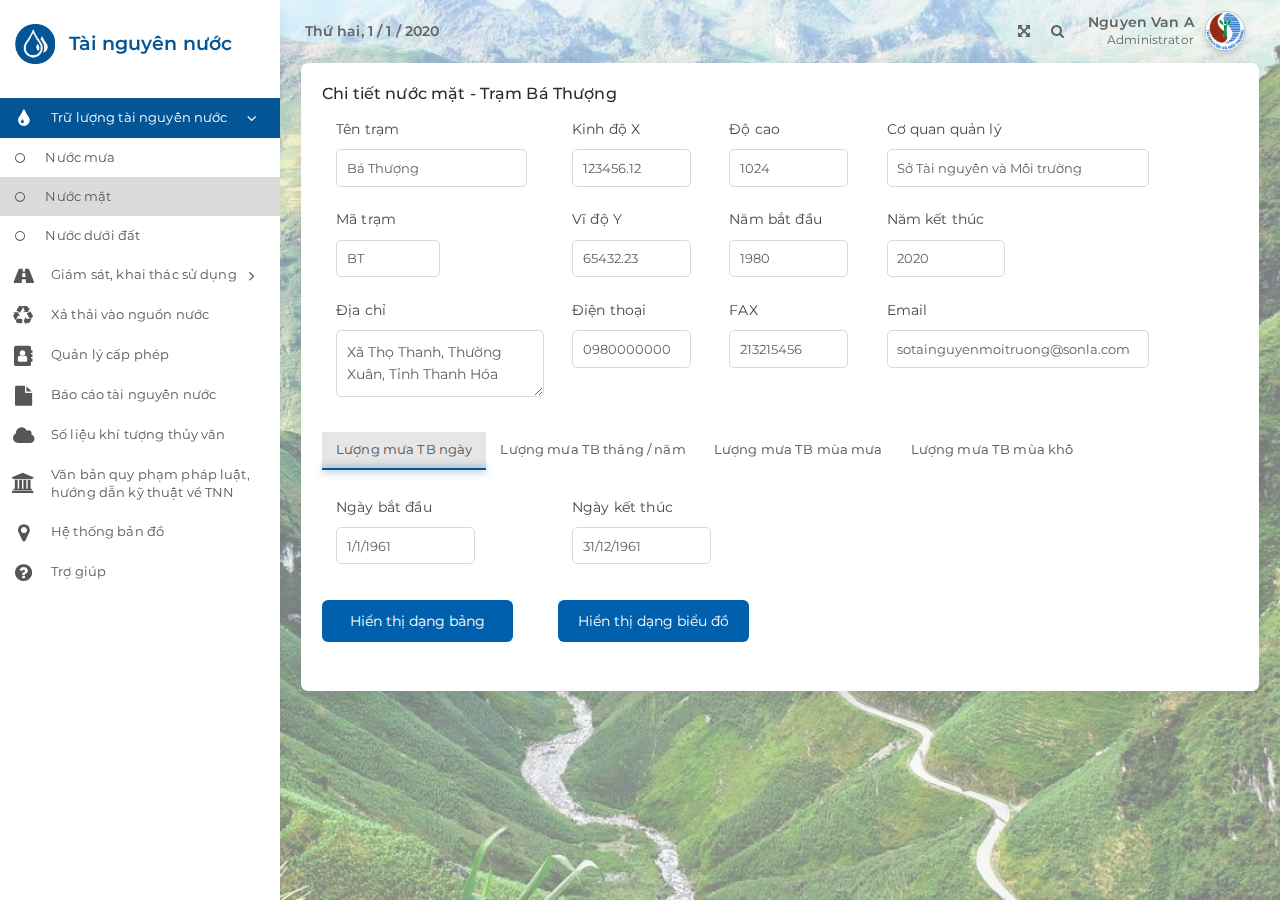
==== chi-tiet-nuoc-mat.html @ 254733c5 "Fix table, remove logo,..." ====
<html class="loaded" lang="en" data-textdirection="ltr" style="--vh:9px;"><!-- BEGIN: Head--><head>
    <meta http-equiv="Content-Type" content="text/html; charset=UTF-8">
    <meta http-equiv="X-UA-Compatible" content="IE=edge">
    <meta name="viewport" content="width=device-width, initial-scale=1.0, user-scalable=0, minimal-ui">
    <meta name="description" content="Vuexy admin is super flexible, powerful, clean &amp; modern responsive bootstrap 4 admin template with unlimited possibilities.">
    <meta name="keywords" content="admin template, Vuexy admin template, dashboard template, flat admin template, responsive admin template, web app">
    <meta name="author" content="PIXINVENT">
    <title>Tài nguyên nước | Hệ thống Quản lý giám sát, khai thác sử dụng tài nguyên và môi trường</title>
    <link rel="apple-touch-icon" href="./app-assets/images/ico/apple-icon-120.png">
    <link rel="shortcut icon" type="image/x-icon" href="./app-assets/images/ico/favicon.ico">
    <link href="https://fonts.googleapis.com/css?family=Montserrat:300,400,500,600" rel="stylesheet">

    <!-- BEGIN: Vendor CSS-->
    <link rel="stylesheet" type="text/css" href="./app-assets/vendors/css/vendors.min.css">
    <link rel="stylesheet" type="text/css" href="./app-assets/vendors/css/charts/apexcharts.css">
    <link rel="stylesheet" type="text/css" href="./app-assets/vendors/css/extensions/tether-theme-arrows.css">
    <link rel="stylesheet" type="text/css" href="./app-assets/vendors/css/extensions/tether.min.css">
    <link rel="stylesheet" type="text/css" href="./app-assets/vendors/css/extensions/shepherd-theme-default.css">
    <!-- END: Vendor CSS-->

    <!-- BEGIN: Theme CSS-->
    <link rel="stylesheet" type="text/css" href="./css/bootstrap.css">
    <link rel="stylesheet" type="text/css" href="./css/bootstrap-extended.css">
    <link rel="stylesheet" type="text/css" href="./css/colors.css">
    <link rel="stylesheet" type="text/css" href="./css/components.css">
    <link rel="stylesheet" type="text/css" href="./css/themes/dark-layout.css">
    <link rel="stylesheet" type="text/css" href="./css/themes/semi-dark-layout.css">

    <!-- BEGIN: Page CSS-->
    <link rel="stylesheet" type="text/css" href="./css/core/menu/menu-types/vertical-menu.css">
    <link rel="stylesheet" type="text/css" href="./css/core/colors/palette-gradient.css">
    <link rel="stylesheet" type="text/css" href="./css/pages/dashboard-analytics.css">
    <link rel="stylesheet" type="text/css" href="./css/pages/card-analytics.css">
    <link rel="stylesheet" type="text/css" href="./css/plugins/tour/tour.css">
    <!-- END: Page CSS-->

    <!-- BEGIN: Custom CSS-->
    <link rel="stylesheet" type="text/css" href="./assets/css/style.css">
    <!-- END: Custom CSS-->

    <!-- Fontawesome -->
    <link rel="stylesheet" href="https://cdnjs.cloudflare.com/ajax/libs/font-awesome/4.7.0/css/font-awesome.min.css">

    <style type="text/css">
        .main-menu-content:hover {
            overflow-y: overlay;
        }

        ::-webkit-scrollbar {
            width: 10px;
        }

        /* Handle */
        ::-webkit-scrollbar-thumb {
            background: gray;
            border-radius: 10px;
        }

        /* Handle on hover */
        ::-webkit-scrollbar-thumb:hover {
            background: gray;
        }

        .apexcharts-canvas {
            position: relative;
            user-select: none;
            /* cannot give overflow: hidden as it will crop tooltips which overflow outside chart area */
        }

        /* scrollbar is not visible by default for legend, hence forcing the visibility */
        .apexcharts-canvas ::-webkit-scrollbar {
            -webkit-appearance: none;
            width: 6px;
        }

        .apexcharts-canvas ::-webkit-scrollbar-thumb {
            border-radius: 4px;
            background-color: rgba(0, 0, 0, .5);
            box-shadow: 0 0 1px rgba(255, 255, 255, .5);
            -webkit-box-shadow: 0 0 1px rgba(255, 255, 255, .5);
        }

        .apexcharts-canvas.dark {
            background: #343F57;
        }

        .apexcharts-inner {
            position: relative;
        }

        .legend-mouseover-inactive {
            transition: 0.15s ease all;
            opacity: 0.20;
        }

        .apexcharts-series-collapsed {
            opacity: 0;
        }

        .apexcharts-gridline,
        .apexcharts-text {
            pointer-events: none;
        }

        .apexcharts-tooltip {
            border-radius: 5px;
            box-shadow: 2px 2px 6px -4px #999;
            cursor: default;
            font-size: 14px;
            left: 62px;
            opacity: 0;
            pointer-events: none;
            position: absolute;
            top: 20px;
            overflow: hidden;
            white-space: nowrap;
            z-index: 12;
            transition: 0.15s ease all;
        }

        .apexcharts-tooltip.light {
            border: 1px solid #e3e3e3;
            background: rgba(255, 255, 255, 0.96);
        }

        .apexcharts-tooltip.dark {
            color: #fff;
            background: rgba(30, 30, 30, 0.8);
        }

        .apexcharts-tooltip * {
            font-family: inherit;
        }

        .apexcharts-tooltip .apexcharts-marker,
        .apexcharts-area-series .apexcharts-area,
        .apexcharts-line {
            pointer-events: none;
        }

        .apexcharts-tooltip.active {
            opacity: 1;
            transition: 0.15s ease all;
        }

        .apexcharts-tooltip-title {
            padding: 6px;
            font-size: 15px;
            margin-bottom: 4px;
        }

        .apexcharts-tooltip.light .apexcharts-tooltip-title {
            background: #ECEFF1;
            border-bottom: 1px solid #ddd;
        }

        .apexcharts-tooltip.dark .apexcharts-tooltip-title {
            background: rgba(0, 0, 0, 0.7);
            border-bottom: 1px solid #333;
        }

        .apexcharts-tooltip-text-value,
        .apexcharts-tooltip-text-z-value {
            display: inline-block;
            font-weight: 600;
            margin-left: 5px;
        }

        .apexcharts-tooltip-text-z-label:empty,
        .apexcharts-tooltip-text-z-value:empty {
            display: none;
        }

        .apexcharts-tooltip-text-value,
        .apexcharts-tooltip-text-z-value {
            font-weight: 600;
        }

        .apexcharts-tooltip-marker {
            width: 12px;
            height: 12px;
            position: relative;
            top: 0px;
            margin-right: 10px;
            border-radius: 50%;
        }

        .apexcharts-tooltip-series-group {
            padding: 0 10px;
            display: none;
            text-align: left;
            justify-content: left;
            align-items: center;
        }

        .apexcharts-tooltip-series-group.active .apexcharts-tooltip-marker {
            opacity: 1;
        }

        .apexcharts-tooltip-series-group.active,
        .apexcharts-tooltip-series-group:last-child {
            padding-bottom: 4px;
        }

        .apexcharts-tooltip-series-group-hidden {
            opacity: 0;
            height: 0;
            line-height: 0;
            padding: 0 !important;
        }

        .apexcharts-tooltip-y-group {
            padding: 6px 0 5px;
        }

        .apexcharts-tooltip-candlestick {
            padding: 4px 8px;
        }

        .apexcharts-tooltip-candlestick>div {
            margin: 4px 0;
        }

        .apexcharts-tooltip-candlestick span.value {
            font-weight: bold;
        }

        .apexcharts-tooltip-rangebar {
            padding: 5px 8px;
        }

        .apexcharts-tooltip-rangebar .category {
            font-weight: 600;
            color: #777;
        }

        .apexcharts-tooltip-rangebar .series-name {
            font-weight: bold;
            display: block;
            margin-bottom: 5px;
        }

        .apexcharts-xaxistooltip {
            opacity: 0;
            padding: 9px 10px;
            pointer-events: none;
            color: #373d3f;
            font-size: 13px;
            text-align: center;
            border-radius: 2px;
            position: absolute;
            z-index: 10;
            background: #ECEFF1;
            border: 1px solid #90A4AE;
            transition: 0.15s ease all;
        }

        .apexcharts-xaxistooltip.dark {
            background: rgba(0, 0, 0, 0.7);
            border: 1px solid rgba(0, 0, 0, 0.5);
            color: #fff;
        }

        .apexcharts-xaxistooltip:after,
        .apexcharts-xaxistooltip:before {
            left: 50%;
            border: solid transparent;
            content: " ";
            height: 0;
            width: 0;
            position: absolute;
            pointer-events: none;
        }

        .apexcharts-xaxistooltip:after {
            border-color: rgba(236, 239, 241, 0);
            border-width: 6px;
            margin-left: -6px;
        }

        .apexcharts-xaxistooltip:before {
            border-color: rgba(144, 164, 174, 0);
            border-width: 7px;
            margin-left: -7px;
        }

        .apexcharts-xaxistooltip-bottom:after,
        .apexcharts-xaxistooltip-bottom:before {
            bottom: 100%;
        }

        .apexcharts-xaxistooltip-top:after,
        .apexcharts-xaxistooltip-top:before {
            top: 100%;
        }

        .apexcharts-xaxistooltip-bottom:after {
            border-bottom-color: #ECEFF1;
        }

        .apexcharts-xaxistooltip-bottom:before {
            border-bottom-color: #90A4AE;
        }

        .apexcharts-xaxistooltip-bottom.dark:after {
            border-bottom-color: rgba(0, 0, 0, 0.5);
        }

        .apexcharts-xaxistooltip-bottom.dark:before {
            border-bottom-color: rgba(0, 0, 0, 0.5);
        }

        .apexcharts-xaxistooltip-top:after {
            border-top-color: #ECEFF1
        }

        .apexcharts-xaxistooltip-top:before {
            border-top-color: #90A4AE;
        }

        .apexcharts-xaxistooltip-top.dark:after {
            border-top-color: rgba(0, 0, 0, 0.5);
        }

        .apexcharts-xaxistooltip-top.dark:before {
            border-top-color: rgba(0, 0, 0, 0.5);
        }


        .apexcharts-xaxistooltip.active {
            opacity: 1;
            transition: 0.15s ease all;
        }

        .apexcharts-yaxistooltip {
            opacity: 0;
            padding: 4px 10px;
            pointer-events: none;
            color: #373d3f;
            font-size: 13px;
            text-align: center;
            border-radius: 2px;
            position: absolute;
            z-index: 10;
            background: #ECEFF1;
            border: 1px solid #90A4AE;
        }

        .apexcharts-yaxistooltip.dark {
            background: rgba(0, 0, 0, 0.7);
            border: 1px solid rgba(0, 0, 0, 0.5);
            color: #fff;
        }

        .apexcharts-yaxistooltip:after,
        .apexcharts-yaxistooltip:before {
            top: 50%;
            border: solid transparent;
            content: " ";
            height: 0;
            width: 0;
            position: absolute;
            pointer-events: none;
        }

        .apexcharts-yaxistooltip:after {
            border-color: rgba(236, 239, 241, 0);
            border-width: 6px;
            margin-top: -6px;
        }

        .apexcharts-yaxistooltip:before {
            border-color: rgba(144, 164, 174, 0);
            border-width: 7px;
            margin-top: -7px;
        }

        .apexcharts-yaxistooltip-left:after,
        .apexcharts-yaxistooltip-left:before {
            left: 100%;
        }

        .apexcharts-yaxistooltip-right:after,
        .apexcharts-yaxistooltip-right:before {
            right: 100%;
        }

        .apexcharts-yaxistooltip-left:after {
            border-left-color: #ECEFF1;
        }

        .apexcharts-yaxistooltip-left:before {
            border-left-color: #90A4AE;
        }

        .apexcharts-yaxistooltip-left.dark:after {
            border-left-color: rgba(0, 0, 0, 0.5);
        }

        .apexcharts-yaxistooltip-left.dark:before {
            border-left-color: rgba(0, 0, 0, 0.5);
        }

        .apexcharts-yaxistooltip-right:after {
            border-right-color: #ECEFF1;
        }

        .apexcharts-yaxistooltip-right:before {
            border-right-color: #90A4AE;
        }

        .apexcharts-yaxistooltip-right.dark:after {
            border-right-color: rgba(0, 0, 0, 0.5);
        }

        .apexcharts-yaxistooltip-right.dark:before {
            border-right-color: rgba(0, 0, 0, 0.5);
        }

        .apexcharts-yaxistooltip.active {
            opacity: 1;
        }

        .apexcharts-yaxistooltip-hidden {
            display: none;
        }

        .apexcharts-xcrosshairs,
        .apexcharts-ycrosshairs {
            pointer-events: none;
            opacity: 0;
            transition: 0.15s ease all;
        }

        .apexcharts-xcrosshairs.active,
        .apexcharts-ycrosshairs.active {
            opacity: 1;
            transition: 0.15s ease all;
        }

        .apexcharts-ycrosshairs-hidden {
            opacity: 0;
        }

        .apexcharts-zoom-rect {
            pointer-events: none;
        }

        .apexcharts-selection-rect {
            cursor: move;
        }

        .svg_select_points,
        .svg_select_points_rot {
            opacity: 0;
            visibility: hidden;
        }

        .svg_select_points_l,
        .svg_select_points_r {
            cursor: ew-resize;
            opacity: 1;
            visibility: visible;
            fill: #888;
        }

        .apexcharts-canvas.zoomable .hovering-zoom {
            cursor: crosshair
        }

        .apexcharts-canvas.zoomable .hovering-pan {
            cursor: move
        }

        .apexcharts-xaxis,
        .apexcharts-yaxis {
            pointer-events: none;
        }

        .apexcharts-zoom-icon,
        .apexcharts-zoom-in-icon,
        .apexcharts-zoom-out-icon,
        .apexcharts-reset-zoom-icon,
        .apexcharts-pan-icon,
        .apexcharts-selection-icon,
        .apexcharts-menu-icon,
        .apexcharts-toolbar-custom-icon {
            cursor: pointer;
            width: 20px;
            height: 20px;
            line-height: 24px;
            color: #6E8192;
            text-align: center;
        }


        .apexcharts-zoom-icon svg,
        .apexcharts-zoom-in-icon svg,
        .apexcharts-zoom-out-icon svg,
        .apexcharts-reset-zoom-icon svg,
        .apexcharts-menu-icon svg {
            fill: #6E8192;
        }

        .apexcharts-selection-icon svg {
            fill: #444;
            transform: scale(0.76)
        }

        .dark .apexcharts-zoom-icon svg,
        .dark .apexcharts-zoom-in-icon svg,
        .dark .apexcharts-zoom-out-icon svg,
        .dark .apexcharts-reset-zoom-icon svg,
        .dark .apexcharts-pan-icon svg,
        .dark .apexcharts-selection-icon svg,
        .dark .apexcharts-menu-icon svg,
        .dark .apexcharts-toolbar-custom-icon svg {
            fill: #f3f4f5;
        }

        .apexcharts-canvas .apexcharts-zoom-icon.selected svg,
        .apexcharts-canvas .apexcharts-selection-icon.selected svg,
        .apexcharts-canvas .apexcharts-reset-zoom-icon.selected svg {
            fill: #008FFB;
        }

        .light .apexcharts-selection-icon:not(.selected):hover svg,
        .light .apexcharts-zoom-icon:not(.selected):hover svg,
        .light .apexcharts-zoom-in-icon:hover svg,
        .light .apexcharts-zoom-out-icon:hover svg,
        .light .apexcharts-reset-zoom-icon:hover svg,
        .light .apexcharts-menu-icon:hover svg {
            fill: #333;
        }

        .apexcharts-selection-icon,
        .apexcharts-menu-icon {
            position: relative;
        }

        .apexcharts-reset-zoom-icon {
            margin-left: 5px;
        }

        .apexcharts-zoom-icon,
        .apexcharts-reset-zoom-icon,
        .apexcharts-menu-icon {
            transform: scale(0.85);
        }

        .apexcharts-zoom-in-icon,
        .apexcharts-zoom-out-icon {
            transform: scale(0.7)
        }

        .apexcharts-zoom-out-icon {
            margin-right: 3px;
        }

        .apexcharts-pan-icon {
            transform: scale(0.62);
            position: relative;
            left: 1px;
            top: 0px;
        }

        .apexcharts-pan-icon svg {
            fill: #fff;
            stroke: #6E8192;
            stroke-width: 2;
        }

        .apexcharts-pan-icon.selected svg {
            stroke: #008FFB;
        }

        .apexcharts-pan-icon:not(.selected):hover svg {
            stroke: #333;
        }

        .apexcharts-toolbar {
            position: absolute;
            z-index: 11;
            top: 0px;
            right: 3px;
            max-width: 176px;
            text-align: right;
            border-radius: 3px;
            padding: 0px 6px 2px 6px;
            display: flex;
            justify-content: space-between;
            align-items: center;
        }

        .apexcharts-toolbar svg {
            pointer-events: none;
        }

        .apexcharts-menu {
            background: #fff;
            position: absolute;
            top: 100%;
            border: 1px solid #ddd;
            border-radius: 3px;
            padding: 3px;
            right: 10px;
            opacity: 0;
            min-width: 110px;
            transition: 0.15s ease all;
            pointer-events: none;
        }

        .apexcharts-menu.open {
            opacity: 1;
            pointer-events: all;
            transition: 0.15s ease all;
        }

        .apexcharts-menu-item {
            padding: 6px 7px;
            font-size: 12px;
            cursor: pointer;
        }

        .light .apexcharts-menu-item:hover {
            background: #eee;
        }

        .dark .apexcharts-menu {
            background: rgba(0, 0, 0, 0.7);
            color: #fff;
        }

        @media screen and (min-width: 768px) {
            .apexcharts-toolbar {
                /*opacity: 0;*/
            }

            .apexcharts-canvas:hover .apexcharts-toolbar {
                opacity: 1;
            }
        }

        .apexcharts-datalabel.hidden {
            opacity: 0;
        }

        .apexcharts-pie-label,
        .apexcharts-datalabel,
        .apexcharts-datalabel-label,
        .apexcharts-datalabel-value {
            cursor: default;
            pointer-events: none;
        }

        .apexcharts-pie-label-delay {
            opacity: 0;
            animation-name: opaque;
            animation-duration: 0.3s;
            animation-fill-mode: forwards;
            animation-timing-function: ease;
        }

        .apexcharts-canvas .hidden {
            opacity: 0;
        }

        .apexcharts-hide .apexcharts-series-points {
            opacity: 0;
        }

        .apexcharts-area-series .apexcharts-series-markers .apexcharts-marker.no-pointer-events,
        .apexcharts-line-series .apexcharts-series-markers .apexcharts-marker.no-pointer-events,
        .apexcharts-radar-series path,
        .apexcharts-radar-series polygon {
            pointer-events: none;
        }

        /* markers */

        .apexcharts-marker {
            transition: 0.15s ease all;
        }

        @keyframes opaque {
            0% {
                opacity: 0;
            }

            100% {
                opacity: 1;
            }
        }
    </style>
    <style type="text/css">
        @keyframes resizeanim {
            from {
                opacity: 0;
            }

            to {
                opacity: 0;
            }
        }

        .resize-triggers {
            animation: 1ms resizeanim;
            visibility: hidden;
            opacity: 0;
        }

        .resize-triggers,
        .resize-triggers>div,
        .contract-trigger:before {
            content: " ";
            display: block;
            position: absolute;
            top: 0;
            left: 0;
            height: 100%;
            width: 100%;
            overflow: hidden;
        }

        .resize-triggers>div {
            background: #eee;
            overflow: auto;
        }

        .contract-trigger:before {
            width: 200%;
            height: 200%;
        }
    </style>
<!-- Code injected by live-server -->
<script type="text/javascript">
	// <![CDATA[  <-- For SVG support
	if ('WebSocket' in window) {
		(function () {
			function refreshCSS() {
				var sheets = [].slice.call(document.getElementsByTagName("link"));
				var head = document.getElementsByTagName("head")[0];
				for (var i = 0; i < sheets.length; ++i) {
					var elem = sheets[i];
					var parent = elem.parentElement || head;
					parent.removeChild(elem);
					var rel = elem.rel;
					if (elem.href && typeof rel != "string" || rel.length == 0 || rel.toLowerCase() == "stylesheet") {
						var url = elem.href.replace(/(&|\?)_cacheOverride=\d+/, '');
						elem.href = url + (url.indexOf('?') >= 0 ? '&' : '?') + '_cacheOverride=' + (new Date().valueOf());
					}
					parent.appendChild(elem);
				}
			}
			var protocol = window.location.protocol === 'http:' ? 'ws://' : 'wss://';
			var address = protocol + window.location.host + window.location.pathname + '/ws';
			var socket = new WebSocket(address);
			socket.onmessage = function (msg) {
				if (msg.data == 'reload') window.location.reload();
				else if (msg.data == 'refreshcss') refreshCSS();
			};
			if (sessionStorage && !sessionStorage.getItem('IsThisFirstTime_Log_From_LiveServer')) {
				console.log('Live reload enabled.');
				sessionStorage.setItem('IsThisFirstTime_Log_From_LiveServer', true);
			}
		})();
	}
	else {
		console.error('Upgrade your browser. This Browser is NOT supported WebSocket for Live-Reloading.');
	}
	// ]]>
</script></head>
<!-- END: Head-->

<!-- BEGIN: Body-->

<body class="vertical-layout 2-columns navbar-floating footer-static shepherd-active pace-done menu-expanded vertical-menu-modern" data-open="click" data-menu="vertical-menu-modern" data-col="2-columns" data-gr-c-s-loaded="true" data-shepherd-active-tour="tour--1" data-shepherd-step="step-1" cz-shortcut-listen="true"><div class="pace  pace-inactive"><div class="pace-progress" data-progress-text="100%" data-progress="99" style="transform: translate3d(100%, 0px, 0px);">
  <div class="pace-progress-inner"></div>
</div>
<div class="pace-activity"></div></div>
    <div class="pace  pace-inactive">
        <div class="pace-progress" data-progress-text="100%" data-progress="99" style="transform: translate3d(100%, 0px, 0px);">
            <div class="pace-progress-inner"></div>
        </div>
        <div class="pace-activity"></div>
    </div>

    <!-- BEGIN: Header-->
    <nav class="header-navbar navbar-expand-lg navbar navbar-with-menu floating-nav navbar-light navbar-shadow">
        <div class="navbar-wrapper">
            <div class="navbar-container content">
                <div class="navbar-collapse" id="navbar-mobile">
                    <div class="mr-auto float-left bookmark-wrapper d-flex align-items-center">
                        <ul class="nav navbar-nav">
                            <div class="user-nav d-sm-flex d-none">
                                <span class="user-name text-bold-600">Thứ hai, 1 / 1 / 2020</span>
                            </div>
                        </ul>
                    </div>
                    <ul class="nav navbar-nav float-right">
                        <li class="nav-item d-none d-lg-block"><a class="nav-link nav-link-expand"><i class="fa fa-arrows-alt" aria-hidden="true"></i></a></li>
                        <li class="nav-item nav-search"><a class="nav-link nav-link-search"><i class="fa fa-search" aria-hidden="true"></i></a>
                            <div class="search-input">
                                <div class="search-input-icon"><i class="feather icon-search primary"></i></div>
                                <input class="input" type="text" placeholder="Explore Vuexy..." tabindex="-1" data-search="template-list">
                                <div class="search-input-close"><i class="feather icon-x"></i></div>
                                <ul class="search-list search-list-main ps">
                                    <div class="ps__rail-x" style="left: 0px; bottom: 0px;">
                                        <div class="ps__thumb-x" tabindex="0" style="left: 0px; width: 0px;"></div>
                                    </div>
                                    <div class="ps__rail-y" style="top: 0px; right: 0px;">
                                        <div class="ps__thumb-y" tabindex="0" style="top: 0px; height: 0px;"></div>
                                    </div>
                                <div class="ps__rail-x" style="left: 0px; bottom: 0px;"><div class="ps__thumb-x" tabindex="0" style="left: 0px; width: 0px;"></div></div><div class="ps__rail-y" style="top: 0px; right: 0px;"><div class="ps__thumb-y" tabindex="0" style="top: 0px; height: 0px;"></div></div></ul>
                            </div>
                        </li>
                        <li class="dropdown dropdown-user nav-item"><a class="dropdown-toggle nav-link dropdown-user-link" href="#" data-toggle="dropdown">
                                <div class="user-nav d-sm-flex d-none"><span class="user-name text-bold-600">Nguyen Van
                                        A</span><span class="user-status">Administrator</span></div><span><img class="round" src="./images/logo-tnmt.png" alt="avatar" height="40" width="40"></span>
                            </a>
                            <div class="dropdown-menu dropdown-menu-right"><a class="dropdown-item" href="page-user-profile.html"><i class="feather icon-user"></i> Edit Profile</a><a class="dropdown-item" href="app-email.html"><i class="feather icon-mail"></i> My
                                    Inbox</a><a class="dropdown-item" href="app-todo.html"><i class="feather icon-check-square"></i> Task</a><a class="dropdown-item" href="app-chat.html"><i class="feather icon-message-square"></i> Chats</a>
                                <div class="dropdown-divider"></div><a class="dropdown-item" href="auth-login.html"><i class="feather icon-power"></i> Logout</a>
                            </div>
                        </li>
                    </ul>
                </div>
            </div>
        </div>
    </nav>
    <!-- END: Header-->


    <!-- BEGIN: Main Menu-->
    <div class="main-menu menu-fixed menu-light menu-accordion menu-shadow expanded" data-scroll-to-active="true" style="touch-action: none; user-select: none; -webkit-user-drag: none; -webkit-tap-highlight-color: rgba(0, 0, 0, 0);">
        <div class="navbar-header expanded">
            <ul class="nav navbar-nav flex-row">
                <li class="nav-item mr-auto"><a class="navbar-brand" href="tai-nguyen-nuoc.html">
                        <div class="brand-logo"></div>
                        <h2 class="brand-text mb-0">Tài nguyên nước</h2>
                    </a></li>
            </ul>
        </div>
        <div class="shadow-bottom"></div>
        <div class="main-menu-content ps ps--active-y">
            <ul class="navigation navigation-main mt-2" id="main-menu-navigation" data-menu="menu-navigation">
                <li class="nav-item has-sub active open">
                    <a href="#"><i class="fa fa-tint" aria-hidden="true"></i><span class="menu-title" data-i18n="Chat">Trữ lượng tài nguyên nước</span></a>
                    <ul class="menu-content">
                        <li class="is-shown"><a href="tru-luong-tai-nguyen-nuoc-mua.html"><i class="feather icon-circle"></i><span class="menu-item" data-i18n="Shop">Nước mưa</span></a>
                        </li>
                        <li class="is-shown active"><a href="tru-luong-tai-nguyen-nuoc-mat.html"><i class="feather icon-circle"></i><span class="menu-item" data-i18n="Details">Nước mặt</span></a>
                        </li>
                        <li class="is-shown"><a href="tru-luong-tai-nguyen-nuoc-duoi-dat.html"><i class="feather icon-circle"></i><span class="menu-item" data-i18n="Wish List">Nước dưới đất</span></a>
                        </li>
                    </ul>
                </li>
                <li class="nav-item has-sub">
                    <a href="#"><i class="fa fa-road" aria-hidden="true"></i><span class="menu-title" data-i18n="Email">Giám sát, khai thác sử dụng</span></a>
                    <ul class="menu-content">
                        <li class="is-shown"><a href="#"><i class="feather icon-circle"></i><span class="menu-item" data-i18n="Shop">Sub menu 1</span></a>
                        </li>
                        <li class="is-shown"><a href="#"><i class="feather icon-circle"></i><span class="menu-item" data-i18n="Details">Sub menu 2</span></a>
                        </li>
                        <li class="is-shown"><a href="#"><i class="feather icon-circle"></i><span class="menu-item" data-i18n="Wish List">Sub menu 3</span></a>
                        </li>
                    </ul>
                </li>
                <li class="nav-item"><a href="app-calender.html"><i class="fa fa-recycle" aria-hidden="true"></i><span class="menu-title" data-i18n="Calender">Xả thải vào nguồn nước</span></a>
                </li>
                <li class="nav-item"><a href="colors.html"><i class="fa fa-address-book" aria-hidden="true"></i><span class="menu-title" data-i18n="Colors">Quản lý cấp phép</span></a>
                </li>
                <li class="nav-item"><a href="form-layout.html"><i class="fa fa-file" aria-hidden="true"></i><span class="menu-title" data-i18n="Form Layout">Báo cáo tài nguyên nước</span></a>
                </li>
                <li class="nav-item"><a href="form-wizard.html"><i class="fa fa-cloud" aria-hidden="true"></i><span class="menu-title" data-i18n="Form Wizard">Số liệu khí tượng thủy văn</span></a>
                </li>
                <li class="nav-item"><a href="form-validation.html"><i class="fa fa-university" aria-hidden="true" style="line-height: 35px;"></i><span class="menu-title" data-i18n="Form Validation">Văn bản quy phạm pháp luật,<br> hướng dẫn kỹ thuật về TNN</span></a>
                </li>
                <li class="nav-item"><a href="form-wizard.html"><i class="fa fa-map-marker" aria-hidden="true"></i><span class="menu-title" data-i18n="Form Wizard">Hệ thống bản đồ</span></a>
                </li>
                <li class="nav-item"><a href="form-wizard.html"><i class="fa fa-question-circle" aria-hidden="true"></i><span class="menu-title" data-i18n="Form Wizard">Trợ giúp</span></a>
                </li>
            </ul>
        <div class="ps__rail-x" style="left: 0px; bottom: 0px;"><div class="ps__thumb-x" tabindex="0" style="left: 0px; width: 0px;"></div></div><div class="ps__rail-y" style="top: 0px; height: 816px; right: 0px;"><div class="ps__thumb-y" tabindex="0" style="top: 0px; height: 258px;"></div></div></div>
    </div>
    <!-- END: Main Menu-->

    <!-- BEGIN: Content-->
    <div class="app-content content">
        <div class="content-overlay"></div>
        <div class="header-navbar-shadow"></div>
        <div class="content-wrapper">
            <div class="content-header row">
            </div>
            <div class="content-body">
                <!-- Dashboard Analytics Start -->
                <section id="dashboard-analytics">
                    <div class="row">
                        <div class="col-lg-12 col-md-12 col-sm-12">
                            <div class="card">
                                <div class="card-content">
                                    <div class="card-body">
                                        <form action="">
                                            <h5>Chi tiết nước mặt - Trạm Bá Thượng</h5>
                                            <div class="row">
                                                <div class="mb-1 col-sm-3">
                                                    <label for="station-name" class="col-sm-12 col-form-label">Tên trạm</label>
                                                    <input type="text" class="form-control col-sm-11 ml-1" name="station-name" id="station-name" value="Bá Thượng">
                                                </div>
                                                <div class="mb-1 col-sm-2">
                                                    <label for="longtitude" class="col-sm-12 col-form-label">Kinh độ X</label>
                                                    <input type="text" class="form-control col-sm-11 ml-1" name="longtitude" id="longtitude" value="123456.12" required>
                                                </div>
                                                <div class="mb-1 col-sm-2">
                                                    <label for="station-height" class="col-sm-12 col-form-label">Độ cao </label>
                                                    <input type="text" class="form-control col-sm-11 ml-1" id="station-height" name="station-height" value="1024" required>
                                                </div>
                                                <div class="mb-1 col-sm-4">
                                                    <label for="station-manage" class="col-sm-12 col-form-label">Cơ quan quản lý </label>
                                                    <input type="text" class="form-control col-sm-11 ml-1" id="station-manage" name="station-manage" value="Sở Tài nguyên và Môi trường" required>
                                                </div>
                                            </div>
                                            <div class="row">
                                                <div class="mb-1 col-sm-3">
                                                    <label for="station-id" class="col-sm-12 col-form-label">Mã trạm</label>
                                                    <input type="text" class="form-control col-sm-6 ml-1" name="station-id" id="station-id" value="BT">
                                                </div>
                                                <div class="mb-1 col-sm-2">
                                                    <label for="latitude" class="col-sm-12 col-form-label">Vĩ độ Y</label>
                                                    <input type="text" class="form-control col-sm-11 ml-1" name="latitude" id="latitude" value="65432.23" required>
                                                </div>
                                                <div class="mb-1 col-sm-2">
                                                    <label for="start-year" class="col-sm-12 col-form-label">Năm bắt đầu</label>
                                                    <input type="text" class="form-control col-sm-11 ml-1" id="start-year" name="start-year" value="1980" required>
                                                </div>
                                                <div class="mb-1 col-sm-2">
                                                    <label for="end-year" class="col-sm-12 col-form-label">Năm kết thúc</label>
                                                    <input type="text" class="form-control col-sm-11 ml-1" id="end-year" name="end-year" value="2020" required>
                                                </div>
                                            </div>

                                            <div class="row">
                                                <div class="mb-1 col-sm-3">
                                                    <label for="station-address" class="col-sm-12 col-form-label">Địa chỉ</label>
                                                    <textarea class="form-control col-sm-12 ml-1" name="station-address" id="station-address">Xã Thọ Thanh, Thường Xuân, Tỉnh Thanh Hóa</textarea>
                                                </div>
                                                <div class="mb-1 col-sm-2">
                                                    <label for="station-phone" class="col-sm-12 col-form-label">Điện thoại</label>
                                                    <input type="text" class="form-control col-sm-11 ml-1" name="station-phone" id="station-phone" value="0980000000" required>
                                                </div>
                                                <div class="mb-1 col-sm-2">
                                                    <label for="station-fax" class="col-sm-12 col-form-label">FAX</label>
                                                    <input type="text" class="form-control col-sm-11 ml-1" id="station-fax" name="station-fax" value="213215456" required>
                                                </div>
                                                <div class="mb-1 col-sm-4">
                                                    <label for="station-email" class="col-sm-12 col-form-label">Email</label>
                                                    <input type="text" class="form-control col-sm-11 ml-1" id="station-email" name="station-email" value="sotainguyenmoitruong@sonla.com" required>
                                                </div>
                                            </div>
                                            
                                            <ul class="nav nav-tabs my-2">
                                                <li class="nav-item">
                                                    <a href="#" class="nav-link active px-1">Lượng mưa TB ngày</a>
                                                </li>
                                                <li class="nav-item">
                                                    <a href="#" class="nav-link px-1">Lượng mưa TB tháng / năm</a>
                                                </li>
                                                <li class="nav-item">
                                                    <a href="#" class="nav-link px-1">Lượng mưa TB mùa mưa</a>
                                                </li>
                                                <li class="nav-item">
                                                    <a href="#" class="nav-link px-1">Lượng mưa TB mùa khô</a>
                                                </li>
                                            </ul>
                                            <div class="row">
                                                <div class="mb-1 col-sm-3">
                                                    <label for="avg-day-start" class="col-sm-10 col-form-label">Ngày bắt đầu</label>
                                                    <input type="datetime" class="form-control col-sm-8 ml-1" name="avg-day-start" id="avg-day-start" value="1/1/1961">
                                                </div>
                                                <div class="mb-1 col-sm-3">
                                                    <label for="avg-day-end" class="col-sm-10 col-form-label">Ngày kết thúc</label>
                                                    <input type="datetime" class="form-control col-sm-8 ml-1" name="avg-day-end" id="avg-day-end" value="31/12/1961" required>
                                                </div>
                                            </div>
                                            <div class="row">
                                                <div class="mb-1 col-sm-3">
                                                    <label for="avg-day-start" class="col-sm-10 col-form-label"></label>
                                                    <button type="button" title="Hiển thị dạng bảng" class="btn btn-primary col-sm-11 p-1 mr-1" data-toggle="modal" data-target="#modal-show-table">Hiển thị dạng bảng</button>
                                                    <!-- Modal -->
                                                    <div class="modal fade" id="modal-show-table" tabindex="-1" role="dialog" aria-labelledby="exampleModalCenterTitle" aria-hidden="true">
                                                        <div class="modal-dialog modal-dialog-centered mw-100 w-75" role="document">
                                                        <div class="modal-content">
                                                            <div class="modal-header">
                                                            <h5 class="modal-title" id="exampleModalLongTitle">Trạm Yên Châu từ ngày 1/1/1961 đến ngày 31/12/1961</h5>
                                                            <button type="button" class="close" data-dismiss="modal" aria-label="Close">
                                                                <span aria-hidden="true">&times;</span>
                                                            </button>
                                                            </div>
                                                            <div class="modal-body">
                                                                <form action="">
                                                                    <div class="row">
                                                                        <div class="col-sm-12">
                                                                            <table class="table table-striped table-bordered text-center table-detail-face-water">
                                                                                <thead>
                                                                                  <tr>
                                                                                    <th scope="col">Ngày</th>
                                                                                    <th scope="col">I</th>
                                                                                    <th scope="col">II</th>
                                                                                    <th scope="col">III</th>
                                                                                    <th scope="col">IV</th>
                                                                                    <th scope="col">V</th>
                                                                                    <th scope="col">VI</th>
                                                                                    <th scope="col">VII</th>
                                                                                    <th scope="col">VIII</th>
                                                                                    <th scope="col">IX</th>
                                                                                    <th scope="col">X</th>
                                                                                    <th scope="col">XI</th>
                                                                                    <th scope="col">XII</th>
                                                                                  </tr>
                                                                                </thead>
                                                                                <tbody>
                                                                                    <tr>
                                                                                        <th scope="row">1</th>
                                                                                        <td>1.1</td>
                                                                                        <td></td>
                                                                                        <td>0</td>
                                                                                        <td>1.6</td>
                                                                                        <td>0</td>
                                                                                        <td>7</td>
                                                                                        <td>2</td>
                                                                                        <td>0.4</td>
                                                                                        <td></td>
                                                                                        <td></td>
                                                                                        <td></td>
                                                                                        <td></td>

                                                                                    </tr>
                                                                                  <tr>
                                                                                    <th scope="row">2</th>
                                                                                    <td>4.1</td>
                                                                                    <td></td>
                                                                                    <td>0</td>
                                                                                    <td>1.6</td>
                                                                                    <td>0</td>
                                                                                    <td>7</td>
                                                                                    <td>2</td>
                                                                                    <td>0.4</td>
                                                                                    <td></td>
                                                                                    <td></td>
                                                                                    <td></td>
                                                                                    <td></td>
                                                                                  </tr>
                                                                                  <tr>
                                                                                    <th scope="row">3</th>
                                                                                    <td>1.1</td>
                                                                                    <td></td>
                                                                                    <td>0</td>
                                                                                    <td>1.9</td>
                                                                                    <td>0</td>
                                                                                    <td></td>
                                                                                    <td>2.2</td>
                                                                                    <td>0.4</td>
                                                                                    <td></td>
                                                                                    <td></td>
                                                                                    <td></td>
                                                                                    <td>1.8</td>
                                                                                  </tr>
                                                                                  <tr>
                                                                                    <th scope="row">4</th>
                                                                                    <td>1</td>
                                                                                    <td></td>
                                                                                    <td>0</td>
                                                                                    <td>1.6</td>
                                                                                    <td>0</td>
                                                                                    <td>5</td>
                                                                                    <td>2.2</td>
                                                                                    <td></td>
                                                                                    <td></td>
                                                                                    <td>1</td>
                                                                                    <td>2</td>
                                                                                    <td></td>
                                                                                  </tr>
                                                                                  <tr>
                                                                                    <th scope="row">5</th>
                                                                                    <td>2.1</td>
                                                                                    <td></td>
                                                                                    <td></td>
                                                                                    <td>1.6</td>
                                                                                    <td>0.8</td>
                                                                                    <td>2.4</td>
                                                                                    <td>0.2</td>
                                                                                    <td></td>
                                                                                    <td>2</td>
                                                                                    <td></td>
                                                                                    <td></td>
                                                                                    <td></td>
                                                                                  </tr>
                                                                                  <tr>
                                                                                    <th scope="row">6</th>
                                                                                    <td></td>
                                                                                    <td></td>
                                                                                    <td></td>
                                                                                    <td>1.6</td>
                                                                                    <td>0</td>
                                                                                    <td>7</td>
                                                                                    <td>2.2</td>
                                                                                    <td></td>
                                                                                    <td></td>
                                                                                    <td></td>
                                                                                    <td></td>
                                                                                    <td>3</td>
                                                                                  </tr>
                                                                                  <tr>
                                                                                    <th scope="row">7</th>
                                                                                    <td>1</td>
                                                                                    <td>1</td>
                                                                                    <td>0.3</td>
                                                                                    <td>6</td>
                                                                                    <td>0</td>
                                                                                    <td></td>
                                                                                    <td>2.2</td>
                                                                                    <td>0.4</td>
                                                                                    <td></td>
                                                                                    <td></td>
                                                                                    <td>0.3</td>
                                                                                    <td>6</td>
                                                                                  </tr>
                                                                                  <tr>
                                                                                    <th scope="row">8</th>
                                                                                    <td>1.1</td>
                                                                                    <td></td>
                                                                                    <td>0</td>
                                                                                    <td>1.6</td>
                                                                                    <td>0</td>
                                                                                    <td></td>
                                                                                    <td>2</td>
                                                                                    <td></td>
                                                                                    <td></td>
                                                                                    <td>0</td>
                                                                                    <td>6</td>
                                                                                    <td>6</td>
                                                                                  </tr>
                                                                                  <tr>
                                                                                    <th scope="row">9</th>
                                                                                    <td>2.1</td>
                                                                                    <td></td>
                                                                                    <td>0.9</td>
                                                                                    <td>6.1</td>
                                                                                    <td>0</td>
                                                                                    <td>4</td>
                                                                                    <td>2.2</td>
                                                                                    <td>0.4</td>
                                                                                    <td></td>
                                                                                    <td>3.3</td>
                                                                                    <td>1</td>
                                                                                    <td></td>
                                                                                  </tr>
                                                                                  <tr>
                                                                                    <th scope="row">10</th>
                                                                                    <td>2.1</td>
                                                                                    <td></td>
                                                                                    <td></td>
                                                                                    <td>6.1</td>
                                                                                    <td>0</td>
                                                                                    <td>4</td>
                                                                                    <td>2.2</td>
                                                                                    <td>0.4</td>
                                                                                    <td></td>
                                                                                    <td></td>
                                                                                    <td>2.5</td>
                                                                                    <td></td>
                                                                                  </tr>
                                                                                  <tr>
                                                                                    <th scope="row">11</th>
                                                                                    <td>2.1</td>
                                                                                    <td></td>
                                                                                    <td>0.9</td>
                                                                                    <td>6.1</td>
                                                                                    <td>0</td>
                                                                                    <td>4</td>
                                                                                    <td>2.2</td>
                                                                                    <td>0.4</td>
                                                                                    <td></td>
                                                                                    <td>3.3</td>
                                                                                    <td></td>
                                                                                    <td></td>
                                                                                  </tr>
                                                                                  <tr>
                                                                                    <th scope="row">12</th>
                                                                                    <td>2.1</td>
                                                                                    <td></td>
                                                                                    <td>0.9</td>
                                                                                    <td></td>
                                                                                    <td>0</td>
                                                                                    <td>4</td>
                                                                                    <td>2.2</td>
                                                                                    <td>0.4</td>
                                                                                    <td></td>
                                                                                    <td>3.3</td>
                                                                                    <td></td>
                                                                                    <td></td>
                                                                                  </tr>
                                                                                  <tr>
                                                                                    <th scope="row">13</th>
                                                                                    <td>2.1</td>
                                                                                    <td></td>
                                                                                    <td>0.9</td>
                                                                                    <td>6.1</td>
                                                                                    <td>0</td>
                                                                                    <td>4</td>
                                                                                    <td>2.2</td>
                                                                                    <td>0.4</td>
                                                                                    <td></td>
                                                                                    <td>3.3</td>
                                                                                    <td></td>
                                                                                    <td>3.6</td>
                                                                                  </tr>
                                                                                  <tr>
                                                                                    <th scope="row">14</th>
                                                                                    <td>2.1</td>
                                                                                    <td></td>
                                                                                    <td>0.9</td>
                                                                                    <td></td>
                                                                                    <td></td>
                                                                                    <td>4</td>
                                                                                    <td>2.2</td>
                                                                                    <td>0.4</td>
                                                                                    <td></td>
                                                                                    <td>3.3</td>
                                                                                    <td></td>
                                                                                    <td></td>
                                                                                  </tr>
                                                                                  <tr>
                                                                                    <th scope="row">15</th>
                                                                                    <td>2.1</td>
                                                                                    <td></td>
                                                                                    <td>0.9</td>
                                                                                    <td>6.1</td>
                                                                                    <td></td>
                                                                                    <td></td>
                                                                                    <td>2.2</td>
                                                                                    <td>0.4</td>
                                                                                    <td></td>
                                                                                    <td>3.3</td>
                                                                                    <td></td>
                                                                                    <td></td>
                                                                                  </tr>
                                                                                  <tr>
                                                                                    <th scope="row">16</th>
                                                                                    <td>2.1</td>
                                                                                    <td></td>
                                                                                    <td>0.9</td>
                                                                                    <td>6.1</td>
                                                                                    <td>0</td>
                                                                                    <td>4</td>
                                                                                    <td>2.2</td>
                                                                                    <td>0.4</td>
                                                                                    <td></td>
                                                                                    <td>3.3</td>
                                                                                    <td></td>
                                                                                    <td></td>
                                                                                  </tr>
                                                                                  <tr>
                                                                                    <th scope="row">17</th>
                                                                                    <td></td>
                                                                                    <td></td>
                                                                                    <td>0.9</td>
                                                                                    <td></td>
                                                                                    <td>0</td>
                                                                                    <td>4</td>
                                                                                    <td>2.2</td>
                                                                                    <td>0.4</td>
                                                                                    <td>8.8</td>
                                                                                    <td>3.3</td>
                                                                                    <td></td>
                                                                                    <td></td>
                                                                                  </tr>
                                                                                  <tr>
                                                                                    <th scope="row">18</th>
                                                                                    <td>2.1</td>
                                                                                    <td></td>
                                                                                    <td>0.9</td>
                                                                                    <td>6.1</td>
                                                                                    <td></td>
                                                                                    <td>4</td>
                                                                                    <td>2.2</td>
                                                                                    <td>0.4</td>
                                                                                    <td></td>
                                                                                    <td>3.3</td>
                                                                                    <td></td>
                                                                                    <td>0.9</td>
                                                                                  </tr>
                                                                                  <tr>
                                                                                    <th scope="row">19</th>
                                                                                    <td>1.1</td>
                                                                                    <td></td>
                                                                                    <td>0.9</td>
                                                                                    <td>6.1</td>
                                                                                    <td>0</td>
                                                                                    <td></td>
                                                                                    <td>2.2</td>
                                                                                    <td>0.4</td>
                                                                                    <td></td>
                                                                                    <td>3.3</td>
                                                                                    <td></td>
                                                                                    <td>0.9</td>
                                                                                  </tr>
                                                                                  <tr>
                                                                                    <th scope="row">20</th>
                                                                                    <td>2.1</td>
                                                                                    <td>0.2</td>
                                                                                    <td></td>
                                                                                    <td>6.1</td>
                                                                                    <td></td>
                                                                                    <td></td>
                                                                                    <td>2.2</td>
                                                                                    <td>0.4</td>
                                                                                    <td></td>
                                                                                    <td>3.3</td>
                                                                                    <td></td>
                                                                                    <td></td>
                                                                                  </tr>
                                                                                  <tr>
                                                                                    <th scope="row">21</th>
                                                                                    <td>2.1</td>
                                                                                    <td></td>
                                                                                    <td>0.2</td>
                                                                                    <td>6.1</td>
                                                                                    <td>0</td>
                                                                                    <td>4</td>
                                                                                    <td>1.2</td>
                                                                                    <td>0.4</td>
                                                                                    <td></td>
                                                                                    <td>3.3</td>
                                                                                    <td>2.2</td>
                                                                                    <td>2.2</td>
                                                                                  </tr>
                                                                                  <tr>
                                                                                    <th scope="row">22</th>
                                                                                    <td>2.1</td>
                                                                                    <td></td>
                                                                                    <td></td>
                                                                                    <td>6.1</td>
                                                                                    <td>0</td>
                                                                                    <td>4</td>
                                                                                    <td>2.2</td>
                                                                                    <td>0.7</td>
                                                                                    <td></td>
                                                                                    <td>3.3</td>
                                                                                    <td></td>
                                                                                    <td></td>
                                                                                  </tr>
                                                                                  <tr>
                                                                                    <th scope="row">23</th>
                                                                                    <td>2.1</td>
                                                                                    <td></td>
                                                                                    <td>0.9</td>
                                                                                    <td>6.1</td>
                                                                                    <td>0</td>
                                                                                    <td>4</td>
                                                                                    <td></td>
                                                                                    <td>0.6</td>
                                                                                    <td></td>
                                                                                    <td></td>
                                                                                    <td></td>
                                                                                    <td></td>
                                                                                  </tr>
                                                                                  <tr>
                                                                                    <th scope="row">24</th>
                                                                                    <td>1</td>
                                                                                    <td></td>
                                                                                    <td>0.9</td>
                                                                                    <td></td>
                                                                                    <td>0</td>
                                                                                    <td>4</td>
                                                                                    <td>2.2</td>
                                                                                    <td>0.4</td>
                                                                                    <td></td>
                                                                                    <td>3.3</td>
                                                                                    <td>4.7</td>
                                                                                    <td></td>
                                                                                  </tr>
                                                                                  <tr>
                                                                                    <th scope="row">25</th>
                                                                                    <td></td>
                                                                                    <td>1.1</td>
                                                                                    <td>0.9</td>
                                                                                    <td></td>
                                                                                    <td>0</td>
                                                                                    <td></td>
                                                                                    <td>2.2</td>
                                                                                    <td></td>
                                                                                    <td></td>
                                                                                    <td>2.5</td>
                                                                                    <td>0.6</td>
                                                                                    <td>0.8</td>
                                                                                  </tr>
                                                                                  <tr>
                                                                                    <th scope="row">26</th>
                                                                                    <td>2.1</td>
                                                                                    <td>0.3</td>
                                                                                    <td>0.9</td>
                                                                                    <td>6.1</td>
                                                                                    <td>0</td>
                                                                                    <td></td>
                                                                                    <td>2.2</td>
                                                                                    <td>0.4</td>
                                                                                    <td></td>
                                                                                    <td>3.3</td>
                                                                                    <td></td>
                                                                                    <td></td>
                                                                                  </tr>
                                                                                  <tr>
                                                                                    <th scope="row">27</th>
                                                                                    <td>2.1</td>
                                                                                    <td></td>
                                                                                    <td>0.9</td>
                                                                                    <td>6.1</td>
                                                                                    <td>0</td>
                                                                                    <td>4</td>
                                                                                    <td></td>
                                                                                    <td>0.4</td>
                                                                                    <td>1</td>
                                                                                    <td>3.3</td>
                                                                                    <td></td>
                                                                                    <td>1.1</td>
                                                                                  </tr>
                                                                                  <tr>
                                                                                    <th scope="row">28</th>
                                                                                    <td>2.1</td>
                                                                                    <td>1.4</td>
                                                                                    <td>0.9</td>
                                                                                    <td>6.1</td>
                                                                                    <td>0</td>
                                                                                    <td>5.6</td>
                                                                                    <td>2.2</td>
                                                                                    <td>0.4</td>
                                                                                    <td>1.1</td>
                                                                                    <td>3.3</td>
                                                                                    <td></td>
                                                                                    <td>2.2</td>
                                                                                  </tr>
                                                                                  <tr>
                                                                                    <th scope="row">29</th>
                                                                                    <td>2.1</td>
                                                                                    <td></td>
                                                                                    <td>0.9</td>
                                                                                    <td>6.1</td>
                                                                                    <td>0</td>
                                                                                    <td>4</td>
                                                                                    <td>2.2</td>
                                                                                    <td>0.9</td>
                                                                                    <td></td>
                                                                                    <td>3.3</td>
                                                                                    <td></td>
                                                                                    <td></td>
                                                                                  </tr>
                                                                                  <tr>
                                                                                    <th scope="row">30</th>
                                                                                    <td>2.1</td>
                                                                                    <td></td>
                                                                                    <td>0.9</td>
                                                                                    <td>6.1</td>
                                                                                    <td>0</td>
                                                                                    <td>4</td>
                                                                                    <td>2.2</td>
                                                                                    <td>0.4</td>
                                                                                    <td>4.1</td>
                                                                                    <td>3.3</td>
                                                                                    <td></td>
                                                                                    <td>0.9</td>
                                                                                  </tr>
                                                                                  <tr>
                                                                                    <th scope="row">31</th>
                                                                                    <td>2.1</td>
                                                                                    <td></td>
                                                                                    <td>0.9</td>
                                                                                    <td></td>
                                                                                    <td>0</td>
                                                                                    <td></td>
                                                                                    <td>2.2</td>
                                                                                    <td>0.4</td>
                                                                                    <td></td>
                                                                                    <td>3</td>
                                                                                    <td></td>
                                                                                    <td>4.2</td>
                                                                                  </tr>
                                                                                </tbody>
                                                                            </table>
                                                                        </div>
                                                                    </div>
                                                                    <div class="mb-1">
                                                                        <div class="md-1 d-flex">
                                                                            <span for="input-total-rain-amount" class="col-md-3 d-block">Tổng lượng mưa</span><span name="input-total-rain-amount" class="input-total-rain-amount">66.8</span>mm
                                                                        </div>
                                                                        <div class="d-flex">
                                                                            <span for="input-avg-rain" class="col-md-3 d-block">Trung bình mưa tháng</span><span name="input-avg-rain" class="input-avg-rain">46.6</span>mm
                                                                        </div>
                                                                        
                                                                    </div>
                                                                    <div class="d-flex justify-content-start mb-1">
                                                                        <button type="button" class="btn btn-primary">Thêm</button>
                                                                        <button type="button" class="btn btn-primary ml-1">Sửa</button>
                                                                    </div>
                                                                    <div class="d-flex justify-content-start">
                                                                        <button type="button" class="btn btn-success">Xuất EXCEL</button>
                                                                        <button type="button" class="btn btn-success ml-1">Xuất PDF</button>
                                                                    </div>
                                                                </form>
                                                            </div>
                                                            <div class="modal-footer">
                                                                <button type="button" class="btn btn-danger" data-dismiss="modal">Đóng</button>
                                                            </div>
                                                        </div>
                                                        </div>
                                                    </div>
                                                </div>
                                                <div class="mb-1 col-sm-3">
                                                    <label for="avg-day-start" class="col-sm-10 col-form-label"></label>
                                                    <button type="button" title="Hiển thị dạng biểu đồ" class="btn btn-primary col-sm-11 p-1 mr-1" data-toggle="modal" data-target="#modal-show-chart">Hiển thị dạng biểu đồ</button>
                                                    <!-- Modal -->
                                                    <div class="modal fade" id="modal-show-chart" tabindex="-1" role="dialog" aria-labelledby="exampleModalCenterTitle" aria-hidden="true">
                                                        <div class="modal-dialog modal-dialog-centered mw-100 w-75" role="document">
                                                        <div class="modal-content">
                                                            <div class="modal-header">
                                                            <h5 class="modal-title" id="exampleModalLongTitle">Trạm Yên Châu</h5>
                                                            <button type="button" class="close" data-dismiss="modal" aria-label="Close">
                                                                <span aria-hidden="true">&times;</span>
                                                            </button>
                                                            </div>
                                                            <div class="modal-body">
                                                                ...
                                                            </div>
                                                            <div class="modal-footer">
                                                            <button type="button" class="btn btn-danger" data-dismiss="modal">Đóng</button>
                                                            </div>
                                                        </div>
                                                        </div>
                                                    </div>
                                                </div>
                                            </div>
                                            

                                            
                                        </form>
                                    </div>
                                </div>
                            </div>
                        </div>
                    </div>
                </section>
                <!-- Dashboard Analytics end -->

            </div>
        </div>
    </div>
    <!-- END: Content-->

    <div class="sidenav-overlay" style="touch-action: pan-y; user-select: none; -webkit-user-drag: none; -webkit-tap-highlight-color: rgba(0, 0, 0, 0);">
    </div>
    <div class="drag-target" style="touch-action: pan-y; user-select: none; -webkit-user-drag: none; -webkit-tap-highlight-color: rgba(0, 0, 0, 0);">
    </div>

    <!-- BEGIN: Footer-->
    <footer class="footer footer-static footer-light">
        
    </footer>
    <!-- END: Footer-->


    <!-- BEGIN: Vendor JS-->
    <script src="./app-assets/vendors/js/vendors.min.js"></script>
    <!-- BEGIN Vendor JS-->

    <!-- BEGIN: Page Vendor JS-->
    <!-- <script src="./app-assets/vendors/js/charts/apexcharts.min.js"></script>
    <script src="./app-assets/vendors/js/extensions/tether.min.js"></script>
    <script src="./app-assets/vendors/js/extensions/shepherd.min.js"></script> -->
    <!-- END: Page Vendor JS-->

    <!-- BEGIN: Theme JS-->
    <script src="./app-assets/js/core/app-menu.js"></script>
    <script src="./app-assets/js/core/app.js"></script>
    <script src="./app-assets/js/scripts/components.js"></script>
    <!-- END: Theme JS-->

    <!-- BEGIN: Page JS-->
    <script src="./app-assets/js/scripts/pages/dashboard-analytics.js"></script>
    <!-- END: Page JS-->


    <!-- END: Body--></body><style id="igor_ext_nofollow">a[rel~='nofollow'],a[rel~='sponsored'],a[rel~='ugc']{outline:.14em dotted red !important;outline-offset:.2em;}a[rel~='nofollow'] img,a[rel~='sponsored'] img,a[rel~='ugc'] img{outline:2px dotted red !important;outline-offset:.2em;}</style></html>
---- app-assets/vendors/css/charts/apexcharts.css ----
.apexcharts-canvas {
  position: relative;
  user-select: none;
  /* cannot give overflow: hidden as it will crop tooltips which overflow outside chart area */
}

/* scrollbar is not visible by default for legend, hence forcing the visibility */
.apexcharts-canvas ::-webkit-scrollbar {
  -webkit-appearance: none;
  width: 6px;
}
.apexcharts-canvas ::-webkit-scrollbar-thumb {
  border-radius: 4px;
  background-color: rgba(0,0,0,.5);
  box-shadow: 0 0 1px rgba(255,255,255,.5);
  -webkit-box-shadow: 0 0 1px rgba(255,255,255,.5);
}
.apexcharts-canvas.dark {
  background: #343F57;
}

.apexcharts-inner {
  position: relative;
}

.legend-mouseover-inactive {
  transition: 0.15s ease all;
  opacity: 0.20;
}

.apexcharts-series-collapsed {
  opacity: 0;
}

.apexcharts-gridline, .apexcharts-text {
  pointer-events: none;
}

.apexcharts-tooltip {
  border-radius: 5px;
  box-shadow: 2px 2px 6px -4px #999;
  cursor: default;
  font-size: 14px;
  left: 62px;
  opacity: 0;
  pointer-events: none;
  position: absolute;
  top: 20px;
  overflow: hidden;
  white-space: nowrap;
  z-index: 12;
  transition: 0.15s ease all;
}
.apexcharts-tooltip.light {
  border: 1px solid #e3e3e3;
  background: rgba(255, 255, 255, 0.96);
}
.apexcharts-tooltip.dark {
  color: #fff;
  background: rgba(30,30,30, 0.8);
}
.apexcharts-tooltip * {
  font-family: inherit;
}

.apexcharts-tooltip .apexcharts-marker,
.apexcharts-area-series .apexcharts-area,
.apexcharts-line {
  pointer-events: none;
}

.apexcharts-tooltip.active {
  opacity: 1;
  transition: 0.15s ease all;
}

.apexcharts-tooltip-title {
  padding: 6px;
  font-size: 15px;
  margin-bottom: 4px;
}
.apexcharts-tooltip.light .apexcharts-tooltip-title {
  background: #ECEFF1;
  border-bottom: 1px solid #ddd;
}
.apexcharts-tooltip.dark .apexcharts-tooltip-title {
  background: rgba(0, 0, 0, 0.7);
  border-bottom: 1px solid #333;
}

.apexcharts-tooltip-text-value,
.apexcharts-tooltip-text-z-value {
  display: inline-block;
  font-weight: 600;
  margin-left: 5px;
}

.apexcharts-tooltip-text-z-label:empty,
.apexcharts-tooltip-text-z-value:empty {
  display: none;
}

.apexcharts-tooltip-text-value, 
.apexcharts-tooltip-text-z-value {
  font-weight: 600;
}

.apexcharts-tooltip-marker {
  width: 12px;
  height: 12px;
  position: relative;
  top: 0px;
  margin-right: 10px;
  border-radius: 50%;
}

.apexcharts-tooltip-series-group {
  padding: 0 10px;
  display: none;
  text-align: left;
  justify-content: left;
  align-items: center;
}

.apexcharts-tooltip-series-group.active .apexcharts-tooltip-marker {
  opacity: 1;
}
.apexcharts-tooltip-series-group.active, .apexcharts-tooltip-series-group:last-child {
  padding-bottom: 4px;
}
.apexcharts-tooltip-series-group-hidden {
  opacity: 0;
  height: 0;
  line-height: 0;
  padding: 0 !important;
}
.apexcharts-tooltip-y-group {
  padding: 6px 0 5px;
}
.apexcharts-tooltip-candlestick {
  padding: 4px 8px;
}
.apexcharts-tooltip-candlestick > div {
  margin: 4px 0;
}
.apexcharts-tooltip-candlestick span.value {
  font-weight: bold;
}

.apexcharts-tooltip-rangebar {
  padding: 5px 8px;
}

.apexcharts-tooltip-rangebar .category {
  font-weight: 600;
  color: #777;
}

.apexcharts-tooltip-rangebar .series-name {
  font-weight: bold;
  display: block;
  margin-bottom: 5px;
}

.apexcharts-xaxistooltip {
  opacity: 0;
  padding: 9px 10px;
  pointer-events: none;
  color: #373d3f;
  font-size: 13px;
  text-align: center;
  border-radius: 2px;
  position: absolute;
  z-index: 10;
	background: #ECEFF1;
  border: 1px solid #90A4AE;
  transition: 0.15s ease all;
}

.apexcharts-xaxistooltip.dark {
  background: rgba(0, 0, 0, 0.7);
  border: 1px solid rgba(0, 0, 0, 0.5);
  color: #fff;
}

.apexcharts-xaxistooltip:after, .apexcharts-xaxistooltip:before {
	left: 50%;
	border: solid transparent;
	content: " ";
	height: 0;
	width: 0;
	position: absolute;
	pointer-events: none;
}

.apexcharts-xaxistooltip:after {
	border-color: rgba(236, 239, 241, 0);
	border-width: 6px;
	margin-left: -6px;
}
.apexcharts-xaxistooltip:before {
	border-color: rgba(144, 164, 174, 0);
	border-width: 7px;
	margin-left: -7px;
}

.apexcharts-xaxistooltip-bottom:after, .apexcharts-xaxistooltip-bottom:before {
  bottom: 100%;
}

.apexcharts-xaxistooltip-top:after, .apexcharts-xaxistooltip-top:before {
  top: 100%;
}

.apexcharts-xaxistooltip-bottom:after {
  border-bottom-color: #ECEFF1;
}
.apexcharts-xaxistooltip-bottom:before {
  border-bottom-color: #90A4AE;
}

.apexcharts-xaxistooltip-bottom.dark:after {
  border-bottom-color: rgba(0, 0, 0, 0.5);
}
.apexcharts-xaxistooltip-bottom.dark:before {
  border-bottom-color: rgba(0, 0, 0, 0.5);
}

.apexcharts-xaxistooltip-top:after {
  border-top-color:#ECEFF1
}
.apexcharts-xaxistooltip-top:before {
  border-top-color: #90A4AE;
}
.apexcharts-xaxistooltip-top.dark:after {
  border-top-color:rgba(0, 0, 0, 0.5);
}
.apexcharts-xaxistooltip-top.dark:before {
  border-top-color: rgba(0, 0, 0, 0.5);
}


.apexcharts-xaxistooltip.active {
  opacity: 1;
  transition: 0.15s ease all;
}

.apexcharts-yaxistooltip {
  opacity: 0;
  padding: 4px 10px;
  pointer-events: none;
  color: #373d3f;
  font-size: 13px;
  text-align: center;
  border-radius: 2px;
  position: absolute;
  z-index: 10;
	background: #ECEFF1;
  border: 1px solid #90A4AE;
}

.apexcharts-yaxistooltip.dark {
  background: rgba(0, 0, 0, 0.7);
  border: 1px solid rgba(0, 0, 0, 0.5);
  color: #fff;
}

.apexcharts-yaxistooltip:after, .apexcharts-yaxistooltip:before {
	top: 50%;
	border: solid transparent;
	content: " ";
	height: 0;
	width: 0;
	position: absolute;
	pointer-events: none;
}
.apexcharts-yaxistooltip:after {
	border-color: rgba(236, 239, 241, 0);
	border-width: 6px;
	margin-top: -6px;
}
.apexcharts-yaxistooltip:before {
	border-color: rgba(144, 164, 174, 0);
	border-width: 7px;
	margin-top: -7px;
}

.apexcharts-yaxistooltip-left:after, .apexcharts-yaxistooltip-left:before {
  left: 100%;
}

.apexcharts-yaxistooltip-right:after, .apexcharts-yaxistooltip-right:before {
  right: 100%;
}

.apexcharts-yaxistooltip-left:after {
  border-left-color: #ECEFF1;
}
.apexcharts-yaxistooltip-left:before {
  border-left-color: #90A4AE;
}
.apexcharts-yaxistooltip-left.dark:after {
  border-left-color: rgba(0, 0, 0, 0.5);
}
.apexcharts-yaxistooltip-left.dark:before {
  border-left-color: rgba(0, 0, 0, 0.5);
}

.apexcharts-yaxistooltip-right:after {
  border-right-color: #ECEFF1;
}
.apexcharts-yaxistooltip-right:before {
  border-right-color: #90A4AE;
}
.apexcharts-yaxistooltip-right.dark:after {
  border-right-color: rgba(0, 0, 0, 0.5);
}
.apexcharts-yaxistooltip-right.dark:before {
  border-right-color: rgba(0, 0, 0, 0.5);
}

.apexcharts-yaxistooltip.active {
  opacity: 1;
}
.apexcharts-yaxistooltip-hidden {
  display: none;
}

.apexcharts-xcrosshairs, .apexcharts-ycrosshairs {
  pointer-events: none;
  opacity: 0;
  transition: 0.15s ease all;
}

.apexcharts-xcrosshairs.active, .apexcharts-ycrosshairs.active {
  opacity: 1;
  transition: 0.15s ease all;
}

.apexcharts-ycrosshairs-hidden {
  opacity: 0;
}

.apexcharts-zoom-rect {
  pointer-events: none;
}
.apexcharts-selection-rect {
  cursor: move;
}

.svg_select_points, .svg_select_points_rot {
  opacity: 0;
  visibility: hidden;
}
.svg_select_points_l, .svg_select_points_r {
  cursor: ew-resize;
  opacity: 1;
  visibility: visible;
  fill: #888;
}
.apexcharts-canvas.zoomable .hovering-zoom {
  cursor: crosshair
}
.apexcharts-canvas.zoomable .hovering-pan {
  cursor: move
}

.apexcharts-xaxis,
.apexcharts-yaxis {
  pointer-events: none;
}

.apexcharts-zoom-icon, 
.apexcharts-zoom-in-icon,
.apexcharts-zoom-out-icon,
.apexcharts-reset-zoom-icon, 
.apexcharts-pan-icon, 
.apexcharts-selection-icon,
.apexcharts-menu-icon, 
.apexcharts-toolbar-custom-icon {
  cursor: pointer;
  width: 20px;
  height: 20px;
  line-height: 24px;
  color: #6E8192;
  text-align: center;
}


.apexcharts-zoom-icon svg, 
.apexcharts-zoom-in-icon svg,
.apexcharts-zoom-out-icon svg,
.apexcharts-reset-zoom-icon svg,
.apexcharts-menu-icon svg {
  fill: #6E8192;
}
.apexcharts-selection-icon svg {
  fill: #444;
  transform: scale(0.76)
}

.dark .apexcharts-zoom-icon svg, 
.dark .apexcharts-zoom-in-icon svg,
.dark .apexcharts-zoom-out-icon svg,
.dark .apexcharts-reset-zoom-icon svg, 
.dark .apexcharts-pan-icon svg, 
.dark .apexcharts-selection-icon svg,
.dark .apexcharts-menu-icon svg, 
.dark .apexcharts-toolbar-custom-icon svg{
  fill: #f3f4f5;
}

.apexcharts-canvas .apexcharts-zoom-icon.selected svg, 
.apexcharts-canvas .apexcharts-selection-icon.selected svg, 
.apexcharts-canvas .apexcharts-reset-zoom-icon.selected svg {
  fill: #008FFB;
}
.light .apexcharts-selection-icon:not(.selected):hover svg,
.light .apexcharts-zoom-icon:not(.selected):hover svg, 
.light .apexcharts-zoom-in-icon:hover svg, 
.light .apexcharts-zoom-out-icon:hover svg, 
.light .apexcharts-reset-zoom-icon:hover svg, 
.light .apexcharts-menu-icon:hover svg {
  fill: #333;
}

.apexcharts-selection-icon, .apexcharts-menu-icon {
  position: relative;
}
.apexcharts-reset-zoom-icon {
  margin-left: 5px;
}
.apexcharts-zoom-icon, .apexcharts-reset-zoom-icon, .apexcharts-menu-icon {
  transform: scale(0.85);
}

.apexcharts-zoom-in-icon, .apexcharts-zoom-out-icon {
  transform: scale(0.7)
}

.apexcharts-zoom-out-icon {
  margin-right: 3px;
}

.apexcharts-pan-icon {
  transform: scale(0.62);
  position: relative;
  left: 1px;
  top: 0px;
}
.apexcharts-pan-icon svg {
  fill: #fff;
  stroke: #6E8192;
  stroke-width: 2;
}
.apexcharts-pan-icon.selected svg {
  stroke: #008FFB;
}
.apexcharts-pan-icon:not(.selected):hover svg {
  stroke: #333;
}

.apexcharts-toolbar {
  position: absolute;
  z-index: 11;
  top: 0px;
  right: 3px;
  max-width: 176px;
  text-align: right;
  border-radius: 3px;
  padding: 0px 6px 2px 6px;
  display: flex;
  justify-content: space-between;
  align-items: center; 
}

.apexcharts-toolbar svg {
  pointer-events: none;
}

.apexcharts-menu {
  background: #fff;
  position: absolute;
  top: 100%;
  border: 1px solid #ddd;
  border-radius: 3px;
  padding: 3px;
  right: 10px;
  opacity: 0;
  min-width: 110px;
  transition: 0.15s ease all;
  pointer-events: none;
}

.apexcharts-menu.open {
  opacity: 1;
  pointer-events: all;
  transition: 0.15s ease all;
}

.apexcharts-menu-item {
  padding: 6px 7px;
  font-size: 12px;
  cursor: pointer;
}
.light .apexcharts-menu-item:hover {
  background: #eee;
}
.dark .apexcharts-menu {
  background: rgba(0, 0, 0, 0.7);
  color: #fff;
}

@media screen and (min-width: 768px) {
  .apexcharts-toolbar {
    /*opacity: 0;*/
  }

  .apexcharts-canvas:hover .apexcharts-toolbar {
    opacity: 1;
  } 
}

.apexcharts-datalabel.hidden {
  opacity: 0;
}

.apexcharts-pie-label,
.apexcharts-datalabel, .apexcharts-datalabel-label, .apexcharts-datalabel-value {
  cursor: default;
  pointer-events: none;
}

.apexcharts-pie-label-delay {
  opacity: 0;
  animation-name: opaque;
  animation-duration: 0.3s;
  animation-fill-mode: forwards;
  animation-timing-function: ease;
}

.apexcharts-canvas .hidden {
  opacity: 0;
}

.apexcharts-hide .apexcharts-series-points {
  opacity: 0;
}

.apexcharts-area-series .apexcharts-series-markers .apexcharts-marker.no-pointer-events,
.apexcharts-line-series .apexcharts-series-markers .apexcharts-marker.no-pointer-events, .apexcharts-radar-series path, .apexcharts-radar-series polygon {
  pointer-events: none;
}

/* markers */

.apexcharts-marker {
  transition: 0.15s ease all;
}

@keyframes opaque {
  0% {
    opacity: 0;
  }
  100% {
    opacity: 1;
  }
}
---- app-assets/vendors/css/extensions/tether-theme-arrows.css ----
.tether-element, .tether-element:after, .tether-element:before, .tether-element *, .tether-element *:after, .tether-element *:before {
  box-sizing: border-box; }

.tether-element {
  position: absolute;
  display: none; }
  .tether-element.tether-open {
    display: block; }

.tether-element.tether-theme-arrows {
  max-width: 100%;
  max-height: 100%; }
  .tether-element.tether-theme-arrows .tether-content {
    border-radius: 5px;
    position: relative;
    font-family: inherit;
    background: #fff;
    color: inherit;
    padding: 1em;
    font-size: 1.1em;
    line-height: 1.5em;
    -webkit-transform: translateZ(0);
            transform: translateZ(0);
    -webkit-filter: drop-shadow(0 1px 4px rgba(0, 0, 0, 0.2));
            filter: drop-shadow(0 1px 4px rgba(0, 0, 0, 0.2)); }
    .tether-element.tether-theme-arrows .tether-content:before {
      content: "";
      display: block;
      position: absolute;
      width: 0;
      height: 0;
      border-color: transparent;
      border-width: 16px;
      border-style: solid; }
  .tether-element.tether-theme-arrows.tether-element-attached-bottom.tether-element-attached-center .tether-content {
    margin-bottom: 16px; }
    .tether-element.tether-theme-arrows.tether-element-attached-bottom.tether-element-attached-center .tether-content:before {
      top: 100%;
      left: 50%;
      margin-left: -16px;
      border-top-color: #fff; }
  .tether-element.tether-theme-arrows.tether-element-attached-top.tether-element-attached-center .tether-content {
    margin-top: 16px; }
    .tether-element.tether-theme-arrows.tether-element-attached-top.tether-element-attached-center .tether-content:before {
      bottom: 100%;
      left: 50%;
      margin-left: -16px;
      border-bottom-color: #fff; }
  .tether-element.tether-theme-arrows.tether-element-attached-right.tether-element-attached-middle .tether-content {
    margin-right: 16px; }
    .tether-element.tether-theme-arrows.tether-element-attached-right.tether-element-attached-middle .tether-content:before {
      left: 100%;
      top: 50%;
      margin-top: -16px;
      border-left-color: #fff; }
  .tether-element.tether-theme-arrows.tether-element-attached-left.tether-element-attached-middle .tether-content {
    margin-left: 16px; }
    .tether-element.tether-theme-arrows.tether-element-attached-left.tether-element-attached-middle .tether-content:before {
      right: 100%;
      top: 50%;
      margin-top: -16px;
      border-right-color: #fff; }
  .tether-element.tether-theme-arrows.tether-element-attached-left.tether-target-attached-center .tether-content {
    left: -32px; }
  .tether-element.tether-theme-arrows.tether-element-attached-right.tether-target-attached-center .tether-content {
    left: 32px; }
  .tether-element.tether-theme-arrows.tether-element-attached-top.tether-element-attached-left.tether-target-attached-middle .tether-content {
    margin-top: 16px; }
    .tether-element.tether-theme-arrows.tether-element-attached-top.tether-element-attached-left.tether-target-attached-middle .tether-content:before {
      bottom: 100%;
      left: 16px;
      border-bottom-color: #fff; }
  .tether-element.tether-theme-arrows.tether-element-attached-top.tether-element-attached-right.tether-target-attached-middle .tether-content {
    margin-top: 16px; }
    .tether-element.tether-theme-arrows.tether-element-attached-top.tether-element-attached-right.tether-target-attached-middle .tether-content:before {
      bottom: 100%;
      right: 16px;
      border-bottom-color: #fff; }
  .tether-element.tether-theme-arrows.tether-element-attached-bottom.tether-element-attached-left.tether-target-attached-middle .tether-content {
    margin-bottom: 16px; }
    .tether-element.tether-theme-arrows.tether-element-attached-bottom.tether-element-attached-left.tether-target-attached-middle .tether-content:before {
      top: 100%;
      left: 16px;
      border-top-color: #fff; }
  .tether-element.tether-theme-arrows.tether-element-attached-bottom.tether-element-attached-right.tether-target-attached-middle .tether-content {
    margin-bottom: 16px; }
    .tether-element.tether-theme-arrows.tether-element-attached-bottom.tether-element-attached-right.tether-target-attached-middle .tether-content:before {
      top: 100%;
      right: 16px;
      border-top-color: #fff; }
  .tether-element.tether-theme-arrows.tether-element-attached-top.tether-element-attached-left.tether-target-attached-bottom .tether-content {
    margin-top: 16px; }
    .tether-element.tether-theme-arrows.tether-element-attached-top.tether-element-attached-left.tether-target-attached-bottom .tether-content:before {
      bottom: 100%;
      left: 16px;
      border-bottom-color: #fff; }
  .tether-element.tether-theme-arrows.tether-element-attached-top.tether-element-attached-right.tether-target-attached-bottom .tether-content {
    margin-top: 16px; }
    .tether-element.tether-theme-arrows.tether-element-attached-top.tether-element-attached-right.tether-target-attached-bottom .tether-content:before {
      bottom: 100%;
      right: 16px;
      border-bottom-color: #fff; }
  .tether-element.tether-theme-arrows.tether-element-attached-bottom.tether-element-attached-left.tether-target-attached-top .tether-content {
    margin-bottom: 16px; }
    .tether-element.tether-theme-arrows.tether-element-attached-bottom.tether-element-attached-left.tether-target-attached-top .tether-content:before {
      top: 100%;
      left: 16px;
      border-top-color: #fff; }
  .tether-element.tether-theme-arrows.tether-element-attached-bottom.tether-element-attached-right.tether-target-attached-top .tether-content {
    margin-bottom: 16px; }
    .tether-element.tether-theme-arrows.tether-element-attached-bottom.tether-element-attached-right.tether-target-attached-top .tether-content:before {
      top: 100%;
      right: 16px;
      border-top-color: #fff; }
  .tether-element.tether-theme-arrows.tether-element-attached-top.tether-element-attached-right.tether-target-attached-left .tether-content {
    margin-right: 16px; }
    .tether-element.tether-theme-arrows.tether-element-attached-top.tether-element-attached-right.tether-target-attached-left .tether-content:before {
      top: 16px;
      left: 100%;
      border-left-color: #fff; }
  .tether-element.tether-theme-arrows.tether-element-attached-top.tether-element-attached-left.tether-target-attached-right .tether-content {
    margin-left: 16px; }
    .tether-element.tether-theme-arrows.tether-element-attached-top.tether-element-attached-left.tether-target-attached-right .tether-content:before {
      top: 16px;
      right: 100%;
      border-right-color: #fff; }
  .tether-element.tether-theme-arrows.tether-element-attached-bottom.tether-element-attached-right.tether-target-attached-left .tether-content {
    margin-right: 16px; }
    .tether-element.tether-theme-arrows.tether-element-attached-bottom.tether-element-attached-right.tether-target-attached-left .tether-content:before {
      bottom: 16px;
      left: 100%;
      border-left-color: #fff; }
  .tether-element.tether-theme-arrows.tether-element-attached-bottom.tether-element-attached-left.tether-target-attached-right .tether-content {
    margin-left: 16px; }
    .tether-element.tether-theme-arrows.tether-element-attached-bottom.tether-element-attached-left.tether-target-attached-right .tether-content:before {
      bottom: 16px;
      right: 100%;
      border-right-color: #fff; }
---- app-assets/vendors/css/extensions/shepherd-theme-default.css ----
@charset "UTF-8";#shepherdModalOverlayContainer{-ms-filter:"progid:dximagetransform.microsoft.gradient.alpha(Opacity=50)";filter:alpha(opacity=50);height:100vh;left:0;opacity:.5;position:fixed;top:0;transition:all .3s ease-out;width:100vw;z-index:9997}#shepherdModalOverlayContainer #shepherdModalMask,#shepherdModalOverlayContainer #shepherdModalMaskRect{height:100vh;width:100vw}.shepherd-modal.shepherd-enabled{position:relative;z-index:9998}.shepherd-active.shepherd-modal-is-visible :not(.shepherd-target){pointer-events:none}.shepherd-active.shepherd-modal-is-visible .shepherd-button,.shepherd-active.shepherd-modal-is-visible .shepherd-button *,.shepherd-active.shepherd-modal-is-visible .shepherd-cancel-link,.shepherd-active.shepherd-modal-is-visible .shepherd-cancel-link *,.shepherd-active.shepherd-modal-is-visible .shepherd-element,.shepherd-active.shepherd-modal-is-visible .shepherd-element *,.shepherd-active.shepherd-modal-is-visible .shepherd-target,.shepherd-active.shepherd-modal-is-visible .shepherd-target *{pointer-events:auto}.tippy-arrow{transform:scale(2)}.tippy-popper{z-index:9999}.tippy-popper .tippy-arrow{border:16px solid transparent;content:"";display:block;height:0;pointer-events:none;position:absolute;width:0}.tippy-popper[x-placement^=top]{margin-bottom:16px}.tippy-popper[x-placement^=top] .tippy-arrow{border-bottom:0;border-top-color:#f6f6f6;left:calc(50% - 16px)}.tippy-popper[x-placement^=bottom]{margin-top:16px}.tippy-popper[x-placement^=bottom] .tippy-arrow{border-bottom-color:#e6e6e6;border-top:0;left:calc(50% - 16px)}.tippy-popper[x-placement^=left]{margin-right:16px}.tippy-popper[x-placement^=left] .tippy-arrow{border-left-color:#f6f6f6;border-right:0;margin-top:-16px;top:calc(50% - 16px)}.tippy-popper[x-placement^=right]{margin-left:16px}.tippy-popper[x-placement^=right] .tippy-arrow{border-left:0;border-right-color:#f6f6f6;top:calc(50% - 16px)}.tippy-popper .tippy-tooltip{background-color:transparent;max-height:100%;max-width:100%;padding:0;width:400px}.shepherd-element,.shepherd-element *,.shepherd-element:after,.shepherd-element :after,.shepherd-element:before,.shepherd-element :before{box-sizing:border-box}.shepherd-element{filter:drop-shadow(0 1px 4px rgba(0,0,0,.2))}.shepherd-element.shepherd-has-title .shepherd-content header{background:#e6e6e6;padding:1em}.shepherd-element .shepherd-content{background:#f6f6f6;font-size:inherit;padding:0}.shepherd-element .shepherd-content header{*zoom:1;align-items:center;border-top-left-radius:5px;border-top-right-radius:5px;display:flex;justify-content:center;line-height:2em;padding:.75em .75em 0}.shepherd-element .shepherd-content header:after{clear:both;content:"";display:table}.shepherd-element .shepherd-content header .shepherd-cancel-link,.shepherd-element .shepherd-content header .shepherd-title{font-weight:400;margin:0;padding:0;position:relative;vertical-align:middle}.shepherd-element .shepherd-content header .shepherd-title{color:rgba(0,0,0,.75);display:flex;flex:1 0 auto;font-size:1.1em}.shepherd-element .shepherd-content header .shepherd-cancel-link{color:hsla(0,0%,70.2%,.75);font-size:2em;margin-left:auto;text-decoration:none;transition:color .5s ease}.shepherd-element .shepherd-content header .shepherd-cancel-link:before{content:"×"}.shepherd-element .shepherd-content header .shepherd-cancel-link:hover{color:rgba(0,0,0,.75)}.shepherd-element .shepherd-content .shepherd-text{color:rgba(0,0,0,.75);line-height:1.3em;padding:.75em}.shepherd-element .shepherd-content .shepherd-text a,.shepherd-element .shepherd-content .shepherd-text a:active,.shepherd-element .shepherd-content .shepherd-text a:visited{border-bottom:1px dotted rgba(0,0,0,.75);color:rgba(0,0,0,.75);text-decoration:none}.shepherd-element .shepherd-content .shepherd-text a:active:hover,.shepherd-element .shepherd-content .shepherd-text a:hover,.shepherd-element .shepherd-content .shepherd-text a:visited:hover{border-bottom-style:solid}.shepherd-element .shepherd-content .shepherd-text p{margin-top:0}.shepherd-element .shepherd-content .shepherd-text p:last-child{margin-bottom:0}.shepherd-element .shepherd-content footer{border-bottom-left-radius:5px;border-bottom-right-radius:5px;padding:0 .75em .75em}.shepherd-element .shepherd-content footer .shepherd-buttons{list-style:none;margin:0;padding:0;text-align:right}.shepherd-element .shepherd-content footer .shepherd-buttons li{display:inline;margin:0 .5em 0 0}.shepherd-element .shepherd-content footer .shepherd-buttons li:last-child{margin-right:0}.shepherd-element .shepherd-content footer .shepherd-buttons li .shepherd-button{display:inline-block;*display:inline;vertical-align:middle;*vertical-align:auto;*zoom:1;background:#3288e6;border:0;border-radius:3px;color:hsla(0,0%,100%,.75);cursor:pointer;font-family:inherit;font-size:.8em;letter-spacing:.1em;line-height:1em;padding:.75em 2em;text-transform:uppercase;transition:all .5s ease}.shepherd-element .shepherd-content footer .shepherd-buttons li .shepherd-button:hover{background:#196fcc}.shepherd-element .shepherd-content footer .shepherd-buttons li .shepherd-button.shepherd-button-secondary{background:#f1f2f3;color:rgba(0,0,0,.75)}.shepherd-element .shepherd-content footer .shepherd-buttons li .shepherd-button.shepherd-button-secondary:hover{background:#d5d8dc;color:rgba(0,0,0,.75)}
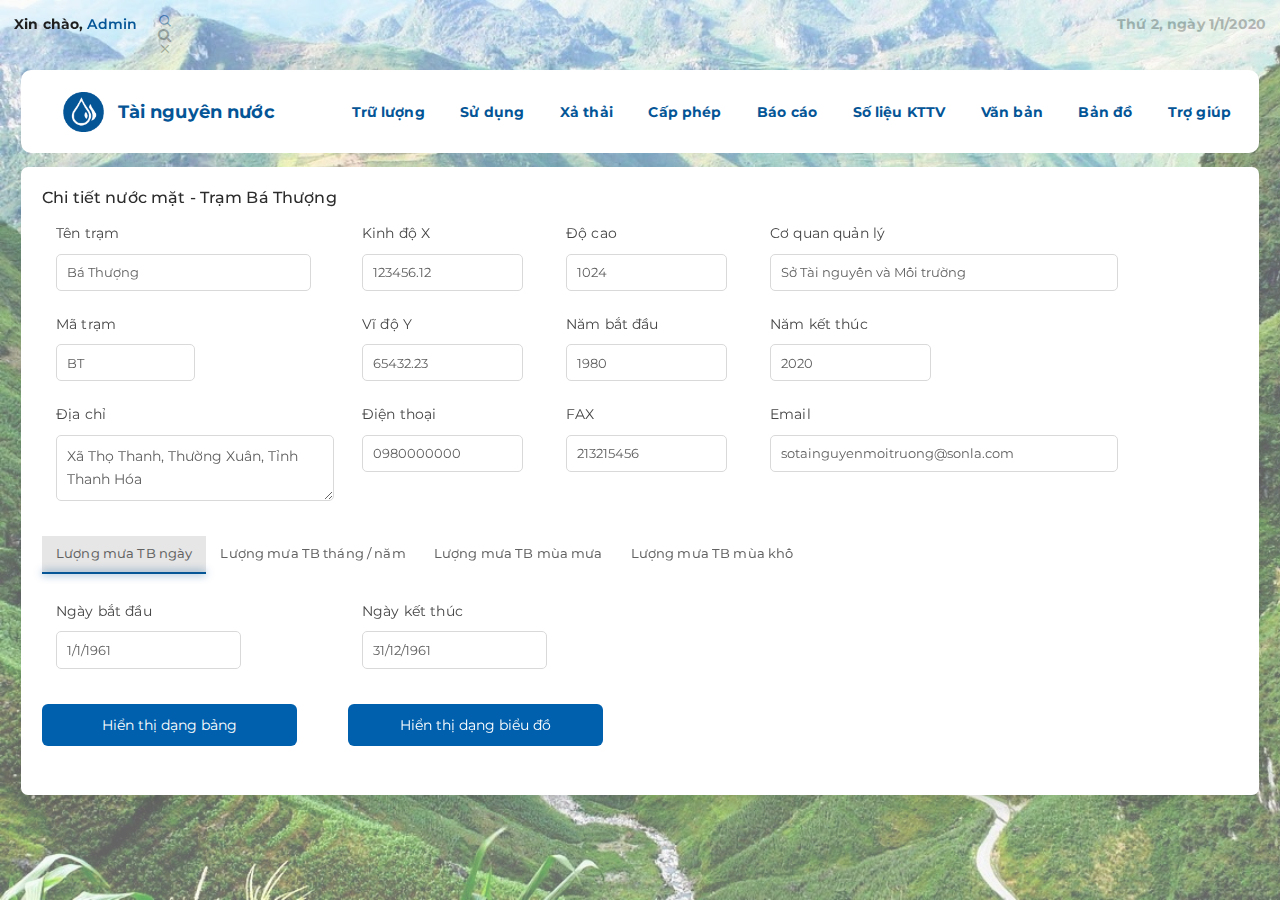
==== commit 48f26548: "Convert to horizon menu, decorate the table" ====
--- a/chi-tiet-nuoc-mat.html
+++ b/chi-tiet-nuoc-mat.html
@@ -1,10 +1,12 @@
-<html class="loaded" lang="en" data-textdirection="ltr" style="--vh:9px;"><!-- BEGIN: Head--><head>
+<html class="loaded" lang="en" data-textdirection="ltr" style="--vh:9px;">
+<!-- BEGIN: Head-->
+<head>
     <meta http-equiv="Content-Type" content="text/html; charset=UTF-8">
     <meta http-equiv="X-UA-Compatible" content="IE=edge">
     <meta name="viewport" content="width=device-width, initial-scale=1.0, user-scalable=0, minimal-ui">
-    <meta name="description" content="Vuexy admin is super flexible, powerful, clean &amp; modern responsive bootstrap 4 admin template with unlimited possibilities.">
-    <meta name="keywords" content="admin template, Vuexy admin template, dashboard template, flat admin template, responsive admin template, web app">
-    <meta name="author" content="PIXINVENT">
+    <meta name="description" content="">
+    <meta name="keywords" content="">
+    <meta name="author" content="">
     <title>Tài nguyên nước | Hệ thống Quản lý giám sát, khai thác sử dụng tài nguyên và môi trường</title>
     <link rel="apple-touch-icon" href="./app-assets/images/ico/apple-icon-120.png">
     <link rel="shortcut icon" type="image/x-icon" href="./app-assets/images/ico/favicon.ico">
@@ -41,987 +43,228 @@
     <!-- Fontawesome -->
     <link rel="stylesheet" href="https://cdnjs.cloudflare.com/ajax/libs/font-awesome/4.7.0/css/font-awesome.min.css">
 
-    <style type="text/css">
-        .main-menu-content:hover {
-            overflow-y: overlay;
+    <style>
+        .bg {
+            background: url('./images/ma-pi-leng.jpg');
+            background-size: cover;    
+            opacity: 0.6;
         }
-
-        ::-webkit-scrollbar {
-            width: 10px;
-        }
-
-        /* Handle */
-        ::-webkit-scrollbar-thumb {
-            background: gray;
-            border-radius: 10px;
-        }
-
-        /* Handle on hover */
-        ::-webkit-scrollbar-thumb:hover {
-            background: gray;
-        }
-
-        .apexcharts-canvas {
-            position: relative;
-            user-select: none;
-            /* cannot give overflow: hidden as it will crop tooltips which overflow outside chart area */
-        }
-
-        /* scrollbar is not visible by default for legend, hence forcing the visibility */
-        .apexcharts-canvas ::-webkit-scrollbar {
-            -webkit-appearance: none;
-            width: 6px;
-        }
-
-        .apexcharts-canvas ::-webkit-scrollbar-thumb {
-            border-radius: 4px;
-            background-color: rgba(0, 0, 0, .5);
-            box-shadow: 0 0 1px rgba(255, 255, 255, .5);
-            -webkit-box-shadow: 0 0 1px rgba(255, 255, 255, .5);
-        }
-
-        .apexcharts-canvas.dark {
-            background: #343F57;
-        }
-
-        .apexcharts-inner {
-            position: relative;
-        }
-
-        .legend-mouseover-inactive {
-            transition: 0.15s ease all;
-            opacity: 0.20;
-        }
-
-        .apexcharts-series-collapsed {
-            opacity: 0;
-        }
-
-        .apexcharts-gridline,
-        .apexcharts-text {
-            pointer-events: none;
-        }
-
-        .apexcharts-tooltip {
-            border-radius: 5px;
-            box-shadow: 2px 2px 6px -4px #999;
-            cursor: default;
-            font-size: 14px;
-            left: 62px;
-            opacity: 0;
-            pointer-events: none;
-            position: absolute;
-            top: 20px;
-            overflow: hidden;
-            white-space: nowrap;
-            z-index: 12;
-            transition: 0.15s ease all;
-        }
-
-        .apexcharts-tooltip.light {
-            border: 1px solid #e3e3e3;
-            background: rgba(255, 255, 255, 0.96);
-        }
-
-        .apexcharts-tooltip.dark {
-            color: #fff;
-            background: rgba(30, 30, 30, 0.8);
-        }
-
-        .apexcharts-tooltip * {
-            font-family: inherit;
-        }
-
-        .apexcharts-tooltip .apexcharts-marker,
-        .apexcharts-area-series .apexcharts-area,
-        .apexcharts-line {
-            pointer-events: none;
-        }
-
-        .apexcharts-tooltip.active {
-            opacity: 1;
-            transition: 0.15s ease all;
-        }
-
-        .apexcharts-tooltip-title {
-            padding: 6px;
-            font-size: 15px;
-            margin-bottom: 4px;
-        }
-
-        .apexcharts-tooltip.light .apexcharts-tooltip-title {
-            background: #ECEFF1;
-            border-bottom: 1px solid #ddd;
-        }
-
-        .apexcharts-tooltip.dark .apexcharts-tooltip-title {
-            background: rgba(0, 0, 0, 0.7);
-            border-bottom: 1px solid #333;
-        }
-
-        .apexcharts-tooltip-text-value,
-        .apexcharts-tooltip-text-z-value {
-            display: inline-block;
-            font-weight: 600;
-            margin-left: 5px;
-        }
-
-        .apexcharts-tooltip-text-z-label:empty,
-        .apexcharts-tooltip-text-z-value:empty {
-            display: none;
-        }
-
-        .apexcharts-tooltip-text-value,
-        .apexcharts-tooltip-text-z-value {
-            font-weight: 600;
-        }
-
-        .apexcharts-tooltip-marker {
-            width: 12px;
-            height: 12px;
-            position: relative;
-            top: 0px;
-            margin-right: 10px;
-            border-radius: 50%;
-        }
-
-        .apexcharts-tooltip-series-group {
-            padding: 0 10px;
-            display: none;
-            text-align: left;
-            justify-content: left;
-            align-items: center;
-        }
-
-        .apexcharts-tooltip-series-group.active .apexcharts-tooltip-marker {
-            opacity: 1;
-        }
-
-        .apexcharts-tooltip-series-group.active,
-        .apexcharts-tooltip-series-group:last-child {
-            padding-bottom: 4px;
-        }
-
-        .apexcharts-tooltip-series-group-hidden {
-            opacity: 0;
-            height: 0;
-            line-height: 0;
-            padding: 0 !important;
-        }
-
-        .apexcharts-tooltip-y-group {
-            padding: 6px 0 5px;
-        }
-
-        .apexcharts-tooltip-candlestick {
-            padding: 4px 8px;
-        }
-
-        .apexcharts-tooltip-candlestick>div {
-            margin: 4px 0;
-        }
-
-        .apexcharts-tooltip-candlestick span.value {
-            font-weight: bold;
-        }
-
-        .apexcharts-tooltip-rangebar {
-            padding: 5px 8px;
-        }
-
-        .apexcharts-tooltip-rangebar .category {
-            font-weight: 600;
-            color: #777;
-        }
-
-        .apexcharts-tooltip-rangebar .series-name {
-            font-weight: bold;
-            display: block;
-            margin-bottom: 5px;
-        }
-
-        .apexcharts-xaxistooltip {
-            opacity: 0;
-            padding: 9px 10px;
-            pointer-events: none;
-            color: #373d3f;
-            font-size: 13px;
-            text-align: center;
-            border-radius: 2px;
-            position: absolute;
-            z-index: 10;
-            background: #ECEFF1;
-            border: 1px solid #90A4AE;
-            transition: 0.15s ease all;
-        }
-
-        .apexcharts-xaxistooltip.dark {
-            background: rgba(0, 0, 0, 0.7);
-            border: 1px solid rgba(0, 0, 0, 0.5);
-            color: #fff;
-        }
-
-        .apexcharts-xaxistooltip:after,
-        .apexcharts-xaxistooltip:before {
-            left: 50%;
-            border: solid transparent;
-            content: " ";
-            height: 0;
-            width: 0;
-            position: absolute;
-            pointer-events: none;
-        }
-
-        .apexcharts-xaxistooltip:after {
-            border-color: rgba(236, 239, 241, 0);
-            border-width: 6px;
-            margin-left: -6px;
-        }
-
-        .apexcharts-xaxistooltip:before {
-            border-color: rgba(144, 164, 174, 0);
-            border-width: 7px;
-            margin-left: -7px;
-        }
-
-        .apexcharts-xaxistooltip-bottom:after,
-        .apexcharts-xaxistooltip-bottom:before {
-            bottom: 100%;
-        }
-
-        .apexcharts-xaxistooltip-top:after,
-        .apexcharts-xaxistooltip-top:before {
-            top: 100%;
-        }
-
-        .apexcharts-xaxistooltip-bottom:after {
-            border-bottom-color: #ECEFF1;
-        }
-
-        .apexcharts-xaxistooltip-bottom:before {
-            border-bottom-color: #90A4AE;
-        }
-
-        .apexcharts-xaxistooltip-bottom.dark:after {
-            border-bottom-color: rgba(0, 0, 0, 0.5);
-        }
-
-        .apexcharts-xaxistooltip-bottom.dark:before {
-            border-bottom-color: rgba(0, 0, 0, 0.5);
-        }
-
-        .apexcharts-xaxistooltip-top:after {
-            border-top-color: #ECEFF1
-        }
-
-        .apexcharts-xaxistooltip-top:before {
-            border-top-color: #90A4AE;
-        }
-
-        .apexcharts-xaxistooltip-top.dark:after {
-            border-top-color: rgba(0, 0, 0, 0.5);
-        }
-
-        .apexcharts-xaxistooltip-top.dark:before {
-            border-top-color: rgba(0, 0, 0, 0.5);
-        }
-
-
-        .apexcharts-xaxistooltip.active {
-            opacity: 1;
-            transition: 0.15s ease all;
-        }
-
-        .apexcharts-yaxistooltip {
-            opacity: 0;
-            padding: 4px 10px;
-            pointer-events: none;
-            color: #373d3f;
-            font-size: 13px;
-            text-align: center;
-            border-radius: 2px;
-            position: absolute;
-            z-index: 10;
-            background: #ECEFF1;
-            border: 1px solid #90A4AE;
-        }
-
-        .apexcharts-yaxistooltip.dark {
-            background: rgba(0, 0, 0, 0.7);
-            border: 1px solid rgba(0, 0, 0, 0.5);
-            color: #fff;
-        }
-
-        .apexcharts-yaxistooltip:after,
-        .apexcharts-yaxistooltip:before {
-            top: 50%;
-            border: solid transparent;
-            content: " ";
-            height: 0;
-            width: 0;
-            position: absolute;
-            pointer-events: none;
-        }
-
-        .apexcharts-yaxistooltip:after {
-            border-color: rgba(236, 239, 241, 0);
-            border-width: 6px;
-            margin-top: -6px;
-        }
-
-        .apexcharts-yaxistooltip:before {
-            border-color: rgba(144, 164, 174, 0);
-            border-width: 7px;
-            margin-top: -7px;
-        }
-
-        .apexcharts-yaxistooltip-left:after,
-        .apexcharts-yaxistooltip-left:before {
-            left: 100%;
-        }
-
-        .apexcharts-yaxistooltip-right:after,
-        .apexcharts-yaxistooltip-right:before {
-            right: 100%;
-        }
-
-        .apexcharts-yaxistooltip-left:after {
-            border-left-color: #ECEFF1;
-        }
-
-        .apexcharts-yaxistooltip-left:before {
-            border-left-color: #90A4AE;
-        }
-
-        .apexcharts-yaxistooltip-left.dark:after {
-            border-left-color: rgba(0, 0, 0, 0.5);
-        }
-
-        .apexcharts-yaxistooltip-left.dark:before {
-            border-left-color: rgba(0, 0, 0, 0.5);
-        }
-
-        .apexcharts-yaxistooltip-right:after {
-            border-right-color: #ECEFF1;
-        }
-
-        .apexcharts-yaxistooltip-right:before {
-            border-right-color: #90A4AE;
-        }
-
-        .apexcharts-yaxistooltip-right.dark:after {
-            border-right-color: rgba(0, 0, 0, 0.5);
-        }
-
-        .apexcharts-yaxistooltip-right.dark:before {
-            border-right-color: rgba(0, 0, 0, 0.5);
-        }
-
-        .apexcharts-yaxistooltip.active {
-            opacity: 1;
-        }
-
-        .apexcharts-yaxistooltip-hidden {
-            display: none;
-        }
-
-        .apexcharts-xcrosshairs,
-        .apexcharts-ycrosshairs {
-            pointer-events: none;
-            opacity: 0;
-            transition: 0.15s ease all;
-        }
-
-        .apexcharts-xcrosshairs.active,
-        .apexcharts-ycrosshairs.active {
-            opacity: 1;
-            transition: 0.15s ease all;
-        }
-
-        .apexcharts-ycrosshairs-hidden {
-            opacity: 0;
-        }
-
-        .apexcharts-zoom-rect {
-            pointer-events: none;
-        }
-
-        .apexcharts-selection-rect {
-            cursor: move;
-        }
-
-        .svg_select_points,
-        .svg_select_points_rot {
-            opacity: 0;
-            visibility: hidden;
-        }
-
-        .svg_select_points_l,
-        .svg_select_points_r {
-            cursor: ew-resize;
-            opacity: 1;
-            visibility: visible;
-            fill: #888;
-        }
-
-        .apexcharts-canvas.zoomable .hovering-zoom {
-            cursor: crosshair
-        }
-
-        .apexcharts-canvas.zoomable .hovering-pan {
-            cursor: move
-        }
-
-        .apexcharts-xaxis,
-        .apexcharts-yaxis {
-            pointer-events: none;
-        }
-
-        .apexcharts-zoom-icon,
-        .apexcharts-zoom-in-icon,
-        .apexcharts-zoom-out-icon,
-        .apexcharts-reset-zoom-icon,
-        .apexcharts-pan-icon,
-        .apexcharts-selection-icon,
-        .apexcharts-menu-icon,
-        .apexcharts-toolbar-custom-icon {
-            cursor: pointer;
-            width: 20px;
-            height: 20px;
-            line-height: 24px;
-            color: #6E8192;
-            text-align: center;
-        }
-
-
-        .apexcharts-zoom-icon svg,
-        .apexcharts-zoom-in-icon svg,
-        .apexcharts-zoom-out-icon svg,
-        .apexcharts-reset-zoom-icon svg,
-        .apexcharts-menu-icon svg {
-            fill: #6E8192;
-        }
-
-        .apexcharts-selection-icon svg {
-            fill: #444;
-            transform: scale(0.76)
-        }
-
-        .dark .apexcharts-zoom-icon svg,
-        .dark .apexcharts-zoom-in-icon svg,
-        .dark .apexcharts-zoom-out-icon svg,
-        .dark .apexcharts-reset-zoom-icon svg,
-        .dark .apexcharts-pan-icon svg,
-        .dark .apexcharts-selection-icon svg,
-        .dark .apexcharts-menu-icon svg,
-        .dark .apexcharts-toolbar-custom-icon svg {
-            fill: #f3f4f5;
-        }
-
-        .apexcharts-canvas .apexcharts-zoom-icon.selected svg,
-        .apexcharts-canvas .apexcharts-selection-icon.selected svg,
-        .apexcharts-canvas .apexcharts-reset-zoom-icon.selected svg {
-            fill: #008FFB;
-        }
-
-        .light .apexcharts-selection-icon:not(.selected):hover svg,
-        .light .apexcharts-zoom-icon:not(.selected):hover svg,
-        .light .apexcharts-zoom-in-icon:hover svg,
-        .light .apexcharts-zoom-out-icon:hover svg,
-        .light .apexcharts-reset-zoom-icon:hover svg,
-        .light .apexcharts-menu-icon:hover svg {
-            fill: #333;
-        }
-
-        .apexcharts-selection-icon,
-        .apexcharts-menu-icon {
-            position: relative;
-        }
-
-        .apexcharts-reset-zoom-icon {
-            margin-left: 5px;
-        }
-
-        .apexcharts-zoom-icon,
-        .apexcharts-reset-zoom-icon,
-        .apexcharts-menu-icon {
-            transform: scale(0.85);
-        }
-
-        .apexcharts-zoom-in-icon,
-        .apexcharts-zoom-out-icon {
-            transform: scale(0.7)
-        }
-
-        .apexcharts-zoom-out-icon {
-            margin-right: 3px;
-        }
-
-        .apexcharts-pan-icon {
-            transform: scale(0.62);
-            position: relative;
-            left: 1px;
-            top: 0px;
-        }
-
-        .apexcharts-pan-icon svg {
-            fill: #fff;
-            stroke: #6E8192;
-            stroke-width: 2;
-        }
-
-        .apexcharts-pan-icon.selected svg {
-            stroke: #008FFB;
-        }
-
-        .apexcharts-pan-icon:not(.selected):hover svg {
-            stroke: #333;
-        }
-
-        .apexcharts-toolbar {
-            position: absolute;
-            z-index: 11;
-            top: 0px;
-            right: 3px;
-            max-width: 176px;
-            text-align: right;
-            border-radius: 3px;
-            padding: 0px 6px 2px 6px;
-            display: flex;
-            justify-content: space-between;
-            align-items: center;
-        }
-
-        .apexcharts-toolbar svg {
-            pointer-events: none;
-        }
-
-        .apexcharts-menu {
-            background: #fff;
-            position: absolute;
-            top: 100%;
-            border: 1px solid #ddd;
-            border-radius: 3px;
-            padding: 3px;
-            right: 10px;
-            opacity: 0;
-            min-width: 110px;
-            transition: 0.15s ease all;
-            pointer-events: none;
-        }
-
-        .apexcharts-menu.open {
-            opacity: 1;
-            pointer-events: all;
-            transition: 0.15s ease all;
-        }
-
-        .apexcharts-menu-item {
-            padding: 6px 7px;
-            font-size: 12px;
-            cursor: pointer;
-        }
-
-        .light .apexcharts-menu-item:hover {
-            background: #eee;
-        }
-
-        .dark .apexcharts-menu {
-            background: rgba(0, 0, 0, 0.7);
-            color: #fff;
-        }
-
-        @media screen and (min-width: 768px) {
-            .apexcharts-toolbar {
-                /*opacity: 0;*/
-            }
-
-            .apexcharts-canvas:hover .apexcharts-toolbar {
-                opacity: 1;
-            }
-        }
-
-        .apexcharts-datalabel.hidden {
-            opacity: 0;
-        }
-
-        .apexcharts-pie-label,
-        .apexcharts-datalabel,
-        .apexcharts-datalabel-label,
-        .apexcharts-datalabel-value {
-            cursor: default;
-            pointer-events: none;
-        }
-
-        .apexcharts-pie-label-delay {
-            opacity: 0;
-            animation-name: opaque;
-            animation-duration: 0.3s;
-            animation-fill-mode: forwards;
-            animation-timing-function: ease;
-        }
-
-        .apexcharts-canvas .hidden {
-            opacity: 0;
-        }
-
-        .apexcharts-hide .apexcharts-series-points {
-            opacity: 0;
-        }
-
-        .apexcharts-area-series .apexcharts-series-markers .apexcharts-marker.no-pointer-events,
-        .apexcharts-line-series .apexcharts-series-markers .apexcharts-marker.no-pointer-events,
-        .apexcharts-radar-series path,
-        .apexcharts-radar-series polygon {
-            pointer-events: none;
-        }
-
-        /* markers */
-
-        .apexcharts-marker {
-            transition: 0.15s ease all;
-        }
-
-        @keyframes opaque {
-            0% {
-                opacity: 0;
-            }
-
-            100% {
-                opacity: 1;
-            }
+        .menu-top {
+            background-color: #fff;
+            margin: auto;
+            margin: 0 1.5rem;
+            border-radius: 10px;    
         }
     </style>
-    <style type="text/css">
-        @keyframes resizeanim {
-            from {
-                opacity: 0;
-            }
-
-            to {
-                opacity: 0;
-            }
-        }
-
-        .resize-triggers {
-            animation: 1ms resizeanim;
-            visibility: hidden;
-            opacity: 0;
-        }
-
-        .resize-triggers,
-        .resize-triggers>div,
-        .contract-trigger:before {
-            content: " ";
-            display: block;
-            position: absolute;
-            top: 0;
-            left: 0;
-            height: 100%;
-            width: 100%;
-            overflow: hidden;
-        }
-
-        .resize-triggers>div {
-            background: #eee;
-            overflow: auto;
-        }
-
-        .contract-trigger:before {
-            width: 200%;
-            height: 200%;
-        }
-    </style>
-<!-- Code injected by live-server -->
-<script type="text/javascript">
-	// <![CDATA[  <-- For SVG support
-	if ('WebSocket' in window) {
-		(function () {
-			function refreshCSS() {
-				var sheets = [].slice.call(document.getElementsByTagName("link"));
-				var head = document.getElementsByTagName("head")[0];
-				for (var i = 0; i < sheets.length; ++i) {
-					var elem = sheets[i];
-					var parent = elem.parentElement || head;
-					parent.removeChild(elem);
-					var rel = elem.rel;
-					if (elem.href && typeof rel != "string" || rel.length == 0 || rel.toLowerCase() == "stylesheet") {
-						var url = elem.href.replace(/(&|\?)_cacheOverride=\d+/, '');
-						elem.href = url + (url.indexOf('?') >= 0 ? '&' : '?') + '_cacheOverride=' + (new Date().valueOf());
-					}
-					parent.appendChild(elem);
-				}
-			}
-			var protocol = window.location.protocol === 'http:' ? 'ws://' : 'wss://';
-			var address = protocol + window.location.host + window.location.pathname + '/ws';
-			var socket = new WebSocket(address);
-			socket.onmessage = function (msg) {
-				if (msg.data == 'reload') window.location.reload();
-				else if (msg.data == 'refreshcss') refreshCSS();
-			};
-			if (sessionStorage && !sessionStorage.getItem('IsThisFirstTime_Log_From_LiveServer')) {
-				console.log('Live reload enabled.');
-				sessionStorage.setItem('IsThisFirstTime_Log_From_LiveServer', true);
-			}
-		})();
-	}
-	else {
-		console.error('Upgrade your browser. This Browser is NOT supported WebSocket for Live-Reloading.');
-	}
-	// ]]>
-</script></head>
+</head>
 <!-- END: Head-->
 
 <!-- BEGIN: Body-->
-
-<body class="vertical-layout 2-columns navbar-floating footer-static shepherd-active pace-done menu-expanded vertical-menu-modern" data-open="click" data-menu="vertical-menu-modern" data-col="2-columns" data-gr-c-s-loaded="true" data-shepherd-active-tour="tour--1" data-shepherd-step="step-1" cz-shortcut-listen="true"><div class="pace  pace-inactive"><div class="pace-progress" data-progress-text="100%" data-progress="99" style="transform: translate3d(100%, 0px, 0px);">
-  <div class="pace-progress-inner"></div>
-</div>
-<div class="pace-activity"></div></div>
-    <div class="pace  pace-inactive">
-        <div class="pace-progress" data-progress-text="100%" data-progress="99" style="transform: translate3d(100%, 0px, 0px);">
-            <div class="pace-progress-inner"></div>
-        </div>
-        <div class="pace-activity"></div>
-    </div>
-
-    <!-- BEGIN: Header-->
-    <nav class="header-navbar navbar-expand-lg navbar navbar-with-menu floating-nav navbar-light navbar-shadow">
-        <div class="navbar-wrapper">
-            <div class="navbar-container content">
-                <div class="navbar-collapse" id="navbar-mobile">
-                    <div class="mr-auto float-left bookmark-wrapper d-flex align-items-center">
-                        <ul class="nav navbar-nav">
-                            <div class="user-nav d-sm-flex d-none">
-                                <span class="user-name text-bold-600">Thứ hai, 1 / 1 / 2020</span>
-                            </div>
-                        </ul>
+<body>
+    <div class="bg position-fixed w-100 h-100"></div>
+    <header class="w-100">
+        <nav class="header-navigation d-flex mx-1 justify-content-between font-weight-bold pt-1">
+            <ul class="nav navbar-nav float-right flex-row">
+                <li class="dropdown dropdown-user nav-item mr-2">
+                    <a class="d-flex" href="#" data-toggle="dropdown">
+                        <div class="user-nav d-sm-flex"><span class="text-dark">Xin chào,&nbsp;</span><span class="user-name text-bold-600"> Admin</span></div>
+                    </a>
+                    <div class="dropdown-menu dropdown-menu-right"><a class="dropdown-item" href="page-user-profile.html"><i class="feather icon-user"></i> Edit Profile</a>
+                        <div class="dropdown-divider"></div><a class="dropdown-item" href="auth-login.html"><i class="feather icon-power"></i> Logout</a>
                     </div>
-                    <ul class="nav navbar-nav float-right">
-                        <li class="nav-item d-none d-lg-block"><a class="nav-link nav-link-expand"><i class="fa fa-arrows-alt" aria-hidden="true"></i></a></li>
-                        <li class="nav-item nav-search"><a class="nav-link nav-link-search"><i class="fa fa-search" aria-hidden="true"></i></a>
-                            <div class="search-input">
-                                <div class="search-input-icon"><i class="feather icon-search primary"></i></div>
-                                <input class="input" type="text" placeholder="Explore Vuexy..." tabindex="-1" data-search="template-list">
-                                <div class="search-input-close"><i class="feather icon-x"></i></div>
-                                <ul class="search-list search-list-main ps">
-                                    <div class="ps__rail-x" style="left: 0px; bottom: 0px;">
-                                        <div class="ps__thumb-x" tabindex="0" style="left: 0px; width: 0px;"></div>
-                                    </div>
-                                    <div class="ps__rail-y" style="top: 0px; right: 0px;">
-                                        <div class="ps__thumb-y" tabindex="0" style="top: 0px; height: 0px;"></div>
-                                    </div>
-                                <div class="ps__rail-x" style="left: 0px; bottom: 0px;"><div class="ps__thumb-x" tabindex="0" style="left: 0px; width: 0px;"></div></div><div class="ps__rail-y" style="top: 0px; right: 0px;"><div class="ps__thumb-y" tabindex="0" style="top: 0px; height: 0px;"></div></div></ul>
-                            </div>
-                        </li>
-                        <li class="dropdown dropdown-user nav-item"><a class="dropdown-toggle nav-link dropdown-user-link" href="#" data-toggle="dropdown">
-                                <div class="user-nav d-sm-flex d-none"><span class="user-name text-bold-600">Nguyen Van
-                                        A</span><span class="user-status">Administrator</span></div><span><img class="round" src="./images/logo-tnmt.png" alt="avatar" height="40" width="40"></span>
-                            </a>
-                            <div class="dropdown-menu dropdown-menu-right"><a class="dropdown-item" href="page-user-profile.html"><i class="feather icon-user"></i> Edit Profile</a><a class="dropdown-item" href="app-email.html"><i class="feather icon-mail"></i> My
-                                    Inbox</a><a class="dropdown-item" href="app-todo.html"><i class="feather icon-check-square"></i> Task</a><a class="dropdown-item" href="app-chat.html"><i class="feather icon-message-square"></i> Chats</a>
-                                <div class="dropdown-divider"></div><a class="dropdown-item" href="auth-login.html"><i class="feather icon-power"></i> Logout</a>
-                            </div>
-                        </li>
-                    </ul>
-                </div>
-            </div>
-        </div>
-    </nav>
-    <!-- END: Header-->
-
-
-    <!-- BEGIN: Main Menu-->
-    <div class="main-menu menu-fixed menu-light menu-accordion menu-shadow expanded" data-scroll-to-active="true" style="touch-action: none; user-select: none; -webkit-user-drag: none; -webkit-tap-highlight-color: rgba(0, 0, 0, 0);">
-        <div class="navbar-header expanded">
-            <ul class="nav navbar-nav flex-row">
-                <li class="nav-item mr-auto"><a class="navbar-brand" href="tai-nguyen-nuoc.html">
-                        <div class="brand-logo"></div>
-                        <h2 class="brand-text mb-0">Tài nguyên nước</h2>
-                    </a></li>
-            </ul>
-        </div>
-        <div class="shadow-bottom"></div>
-        <div class="main-menu-content ps ps--active-y">
-            <ul class="navigation navigation-main mt-2" id="main-menu-navigation" data-menu="menu-navigation">
-                <li class="nav-item has-sub active open">
-                    <a href="#"><i class="fa fa-tint" aria-hidden="true"></i><span class="menu-title" data-i18n="Chat">Trữ lượng tài nguyên nước</span></a>
-                    <ul class="menu-content">
-                        <li class="is-shown"><a href="tru-luong-tai-nguyen-nuoc-mua.html"><i class="feather icon-circle"></i><span class="menu-item" data-i18n="Shop">Nước mưa</span></a>
-                        </li>
-                        <li class="is-shown active"><a href="tru-luong-tai-nguyen-nuoc-mat.html"><i class="feather icon-circle"></i><span class="menu-item" data-i18n="Details">Nước mặt</span></a>
-                        </li>
-                        <li class="is-shown"><a href="tru-luong-tai-nguyen-nuoc-duoi-dat.html"><i class="feather icon-circle"></i><span class="menu-item" data-i18n="Wish List">Nước dưới đất</span></a>
-                        </li>
-                    </ul>
                 </li>
-                <li class="nav-item has-sub">
-                    <a href="#"><i class="fa fa-road" aria-hidden="true"></i><span class="menu-title" data-i18n="Email">Giám sát, khai thác sử dụng</span></a>
-                    <ul class="menu-content">
-                        <li class="is-shown"><a href="#"><i class="feather icon-circle"></i><span class="menu-item" data-i18n="Shop">Sub menu 1</span></a>
-                        </li>
-                        <li class="is-shown"><a href="#"><i class="feather icon-circle"></i><span class="menu-item" data-i18n="Details">Sub menu 2</span></a>
-                        </li>
-                        <li class="is-shown"><a href="#"><i class="feather icon-circle"></i><span class="menu-item" data-i18n="Wish List">Sub menu 3</span></a>
-                        </li>
-                    </ul>
-                </li>
-                <li class="nav-item"><a href="app-calender.html"><i class="fa fa-recycle" aria-hidden="true"></i><span class="menu-title" data-i18n="Calender">Xả thải vào nguồn nước</span></a>
-                </li>
-                <li class="nav-item"><a href="colors.html"><i class="fa fa-address-book" aria-hidden="true"></i><span class="menu-title" data-i18n="Colors">Quản lý cấp phép</span></a>
-                </li>
-                <li class="nav-item"><a href="form-layout.html"><i class="fa fa-file" aria-hidden="true"></i><span class="menu-title" data-i18n="Form Layout">Báo cáo tài nguyên nước</span></a>
-                </li>
-                <li class="nav-item"><a href="form-wizard.html"><i class="fa fa-cloud" aria-hidden="true"></i><span class="menu-title" data-i18n="Form Wizard">Số liệu khí tượng thủy văn</span></a>
-                </li>
-                <li class="nav-item"><a href="form-validation.html"><i class="fa fa-university" aria-hidden="true" style="line-height: 35px;"></i><span class="menu-title" data-i18n="Form Validation">Văn bản quy phạm pháp luật,<br> hướng dẫn kỹ thuật về TNN</span></a>
-                </li>
-                <li class="nav-item"><a href="form-wizard.html"><i class="fa fa-map-marker" aria-hidden="true"></i><span class="menu-title" data-i18n="Form Wizard">Hệ thống bản đồ</span></a>
-                </li>
-                <li class="nav-item"><a href="form-wizard.html"><i class="fa fa-question-circle" aria-hidden="true"></i><span class="menu-title" data-i18n="Form Wizard">Trợ giúp</span></a>
+                <li class="nav-item nav-search"><a href="#"><i class="ficon feather icon-search"></i></a>
+                    <div class="search-input">
+                        <div class="search-input-icon"><i class="fa fa-search" aria-hidden="true"></i></div>
+                        <input class="input d-none" type="text" placeholder="Tài nguyên nước" tabindex="-1" data-search="template-list">
+                        <div class="search-input-close"><i class="feather icon-x"></i></div>
+                        <ul class="search-list search-list-main ps"><div class="ps__rail-x" style="left: 0px; bottom: 0px;"><div class="ps__thumb-x" tabindex="0" style="left: 0px; width: 0px;"></div></div><div class="ps__rail-y" style="top: 0px; right: 0px;"><div class="ps__thumb-y" tabindex="0" style="top: 0px; height: 0px;"></div></div></ul>
+                    </div>
                 </li>
             </ul>
-        <div class="ps__rail-x" style="left: 0px; bottom: 0px;"><div class="ps__thumb-x" tabindex="0" style="left: 0px; width: 0px;"></div></div><div class="ps__rail-y" style="top: 0px; height: 816px; right: 0px;"><div class="ps__thumb-y" tabindex="0" style="top: 0px; height: 258px;"></div></div></div>
-    </div>
-    <!-- END: Main Menu-->
-
-    <!-- BEGIN: Content-->
-    <div class="app-content content">
-        <div class="content-overlay"></div>
-        <div class="header-navbar-shadow"></div>
-        <div class="content-wrapper">
-            <div class="content-header row">
+            <div class="">
+                <span>Thứ 2, ngày 1/1/2020</span>
             </div>
-            <div class="content-body">
-                <!-- Dashboard Analytics Start -->
-                <section id="dashboard-analytics">
-                    <div class="row">
-                        <div class="col-lg-12 col-md-12 col-sm-12">
-                            <div class="card">
-                                <div class="card-content">
-                                    <div class="card-body">
-                                        <form action="">
-                                            <h5>Chi tiết nước mặt - Trạm Bá Thượng</h5>
-                                            <div class="row">
-                                                <div class="mb-1 col-sm-3">
-                                                    <label for="station-name" class="col-sm-12 col-form-label">Tên trạm</label>
-                                                    <input type="text" class="form-control col-sm-11 ml-1" name="station-name" id="station-name" value="Bá Thượng">
+            
+        </nav>
+        <nav class="menu-top d-flex navbar navbar-expand-lg navbar-light my-1">
+            <a class="logo col-md-3 navbar" href="./index.html">
+                <img src="./images/icon/water-icon.png" alt="water-icon" class="col-md-3 w-25">
+                <h4 class="logo-text pl-0 m-auto col-md-9 float-right font-weight-bold">Tài nguyên nước</h4>
+            </a>
+    
+            <ul class="navbar flex-column col-md-9 menutop-navigation m-0">
+                <div class="navbar col-md-12 p-0">
+                    <li class="nav-link font-weight-bold"><a href="#">Trữ lượng</a>
+                        <ul class="list-unstyled position-absolute submenutop-navigation">
+                            <li><a href="tru-luong-tai-nguyen-nuoc-mua.html">Tài nguyên nước mưa</a></li>
+                            <li><a href="tru-luong-tai-nguyen-nuoc-mat.html">Tài nguyên nước mặt</a></li>
+                            <li><a href="tru-luong-tai-nguyen-nuoc-duoi-dat.html">Tài nguyên nước dưới đất</a></li>
+                        </ul>
+                    </li>
+                    <li class="nav-link font-weight-bold"><a href="#">Sử dụng</a></li>
+                    <li class="nav-link font-weight-bold"><a href="#">Xả thải</a></li>
+                    <li class="nav-link font-weight-bold"><a href="#">Cấp phép</a></li>
+                    <li class="nav-link font-weight-bold"><a href="#">Báo cáo</a></li>
+                    <li class="nav-link font-weight-bold"><a href="#">Số liệu KTTV</a></li>
+                    <li class="nav-link font-weight-bold"><a href="#">Văn bản</a></li>
+                    <li class="nav-link font-weight-bold"><a href="#">Bản đồ</a></li>
+                    <li class="nav-link font-weight-bold"><a href="#">Trợ giúp</a></li>
+                </div>
+                
+            </ul>
+        </nav>
+    </header>
+
+    <main>
+        <div class="app-content content">
+            <div class="content-wrapper m-0">
+                <div class="content-body">
+                    <!-- Dashboard Analytics Start -->
+                    <section id="dashboard-analytics">
+                        <div class="row">
+                            <div class="col-lg-12 col-md-12 col-sm-12">
+                                <div class="card">
+                                    <div class="card-content">
+                                        <div class="card-body">
+                                            <form action="">
+                                                <h5>Chi tiết nước mặt - Trạm Bá Thượng</h5>
+                                                <div class="row">
+                                                    <div class="mb-1 col-sm-3">
+                                                        <label for="station-name" class="col-sm-12 col-form-label">Tên trạm</label>
+                                                        <input type="text" class="form-control col-sm-11 ml-1" name="station-name" id="station-name" value="Bá Thượng">
+                                                    </div>
+                                                    <div class="mb-1 col-sm-2">
+                                                        <label for="longtitude" class="col-sm-12 col-form-label">Kinh độ X</label>
+                                                        <input type="text" class="form-control col-sm-11 ml-1" name="longtitude" id="longtitude" value="123456.12" required>
+                                                    </div>
+                                                    <div class="mb-1 col-sm-2">
+                                                        <label for="station-height" class="col-sm-12 col-form-label">Độ cao </label>
+                                                        <input type="text" class="form-control col-sm-11 ml-1" id="station-height" name="station-height" value="1024" required>
+                                                    </div>
+                                                    <div class="mb-1 col-sm-4">
+                                                        <label for="station-manage" class="col-sm-12 col-form-label">Cơ quan quản lý </label>
+                                                        <input type="text" class="form-control col-sm-11 ml-1" id="station-manage" name="station-manage" value="Sở Tài nguyên và Môi trường" required>
+                                                    </div>
                                                 </div>
-                                                <div class="mb-1 col-sm-2">
-                                                    <label for="longtitude" class="col-sm-12 col-form-label">Kinh độ X</label>
-                                                    <input type="text" class="form-control col-sm-11 ml-1" name="longtitude" id="longtitude" value="123456.12" required>
+                                                <div class="row">
+                                                    <div class="mb-1 col-sm-3">
+                                                        <label for="station-id" class="col-sm-12 col-form-label">Mã trạm</label>
+                                                        <input type="text" class="form-control col-sm-6 ml-1" name="station-id" id="station-id" value="BT">
+                                                    </div>
+                                                    <div class="mb-1 col-sm-2">
+                                                        <label for="latitude" class="col-sm-12 col-form-label">Vĩ độ Y</label>
+                                                        <input type="text" class="form-control col-sm-11 ml-1" name="latitude" id="latitude" value="65432.23" required>
+                                                    </div>
+                                                    <div class="mb-1 col-sm-2">
+                                                        <label for="start-year" class="col-sm-12 col-form-label">Năm bắt đầu</label>
+                                                        <input type="text" class="form-control col-sm-11 ml-1" id="start-year" name="start-year" value="1980" required>
+                                                    </div>
+                                                    <div class="mb-1 col-sm-2">
+                                                        <label for="end-year" class="col-sm-12 col-form-label">Năm kết thúc</label>
+                                                        <input type="text" class="form-control col-sm-11 ml-1" id="end-year" name="end-year" value="2020" required>
+                                                    </div>
                                                 </div>
-                                                <div class="mb-1 col-sm-2">
-                                                    <label for="station-height" class="col-sm-12 col-form-label">Độ cao </label>
-                                                    <input type="text" class="form-control col-sm-11 ml-1" id="station-height" name="station-height" value="1024" required>
+    
+                                                <div class="row">
+                                                    <div class="mb-1 col-sm-3">
+                                                        <label for="station-address" class="col-sm-12 col-form-label">Địa chỉ</label>
+                                                        <textarea class="form-control col-sm-12 ml-1" name="station-address" id="station-address">Xã Thọ Thanh, Thường Xuân, Tỉnh Thanh Hóa</textarea>
+                                                    </div>
+                                                    <div class="mb-1 col-sm-2">
+                                                        <label for="station-phone" class="col-sm-12 col-form-label">Điện thoại</label>
+                                                        <input type="text" class="form-control col-sm-11 ml-1" name="station-phone" id="station-phone" value="0980000000" required>
+                                                    </div>
+                                                    <div class="mb-1 col-sm-2">
+                                                        <label for="station-fax" class="col-sm-12 col-form-label">FAX</label>
+                                                        <input type="text" class="form-control col-sm-11 ml-1" id="station-fax" name="station-fax" value="213215456" required>
+                                                    </div>
+                                                    <div class="mb-1 col-sm-4">
+                                                        <label for="station-email" class="col-sm-12 col-form-label">Email</label>
+                                                        <input type="text" class="form-control col-sm-11 ml-1" id="station-email" name="station-email" value="sotainguyenmoitruong@sonla.com" required>
+                                                    </div>
                                                 </div>
-                                                <div class="mb-1 col-sm-4">
-                                                    <label for="station-manage" class="col-sm-12 col-form-label">Cơ quan quản lý </label>
-                                                    <input type="text" class="form-control col-sm-11 ml-1" id="station-manage" name="station-manage" value="Sở Tài nguyên và Môi trường" required>
+                                                
+                                                <ul class="nav nav-tabs my-2">
+                                                    <li class="nav-item">
+                                                        <a href="#" class="nav-link active px-1">Lượng mưa TB ngày</a>
+                                                    </li>
+                                                    <li class="nav-item">
+                                                        <a href="#" class="nav-link px-1">Lượng mưa TB tháng / năm</a>
+                                                    </li>
+                                                    <li class="nav-item">
+                                                        <a href="#" class="nav-link px-1">Lượng mưa TB mùa mưa</a>
+                                                    </li>
+                                                    <li class="nav-item">
+                                                        <a href="#" class="nav-link px-1">Lượng mưa TB mùa khô</a>
+                                                    </li>
+                                                </ul>
+                                                <div class="row">
+                                                    <div class="mb-1 col-sm-3">
+                                                        <label for="avg-day-start" class="col-sm-10 col-form-label">Ngày bắt đầu</label>
+                                                        <input type="datetime" class="form-control col-sm-8 ml-1" name="avg-day-start" id="avg-day-start" value="1/1/1961">
+                                                    </div>
+                                                    <div class="mb-1 col-sm-3">
+                                                        <label for="avg-day-end" class="col-sm-10 col-form-label">Ngày kết thúc</label>
+                                                        <input type="datetime" class="form-control col-sm-8 ml-1" name="avg-day-end" id="avg-day-end" value="31/12/1961" required>
+                                                    </div>
                                                 </div>
-                                            </div>
-                                            <div class="row">
-                                                <div class="mb-1 col-sm-3">
-                                                    <label for="station-id" class="col-sm-12 col-form-label">Mã trạm</label>
-                                                    <input type="text" class="form-control col-sm-6 ml-1" name="station-id" id="station-id" value="BT">
-                                                </div>
-                                                <div class="mb-1 col-sm-2">
-                                                    <label for="latitude" class="col-sm-12 col-form-label">Vĩ độ Y</label>
-                                                    <input type="text" class="form-control col-sm-11 ml-1" name="latitude" id="latitude" value="65432.23" required>
-                                                </div>
-                                                <div class="mb-1 col-sm-2">
-                                                    <label for="start-year" class="col-sm-12 col-form-label">Năm bắt đầu</label>
-                                                    <input type="text" class="form-control col-sm-11 ml-1" id="start-year" name="start-year" value="1980" required>
-                                                </div>
-                                                <div class="mb-1 col-sm-2">
-                                                    <label for="end-year" class="col-sm-12 col-form-label">Năm kết thúc</label>
-                                                    <input type="text" class="form-control col-sm-11 ml-1" id="end-year" name="end-year" value="2020" required>
-                                                </div>
-                                            </div>
-
-                                            <div class="row">
-                                                <div class="mb-1 col-sm-3">
-                                                    <label for="station-address" class="col-sm-12 col-form-label">Địa chỉ</label>
-                                                    <textarea class="form-control col-sm-12 ml-1" name="station-address" id="station-address">Xã Thọ Thanh, Thường Xuân, Tỉnh Thanh Hóa</textarea>
-                                                </div>
-                                                <div class="mb-1 col-sm-2">
-                                                    <label for="station-phone" class="col-sm-12 col-form-label">Điện thoại</label>
-                                                    <input type="text" class="form-control col-sm-11 ml-1" name="station-phone" id="station-phone" value="0980000000" required>
-                                                </div>
-                                                <div class="mb-1 col-sm-2">
-                                                    <label for="station-fax" class="col-sm-12 col-form-label">FAX</label>
-                                                    <input type="text" class="form-control col-sm-11 ml-1" id="station-fax" name="station-fax" value="213215456" required>
-                                                </div>
-                                                <div class="mb-1 col-sm-4">
-                                                    <label for="station-email" class="col-sm-12 col-form-label">Email</label>
-                                                    <input type="text" class="form-control col-sm-11 ml-1" id="station-email" name="station-email" value="sotainguyenmoitruong@sonla.com" required>
-                                                </div>
-                                            </div>
-                                            
-                                            <ul class="nav nav-tabs my-2">
-                                                <li class="nav-item">
-                                                    <a href="#" class="nav-link active px-1">Lượng mưa TB ngày</a>
-                                                </li>
-                                                <li class="nav-item">
-                                                    <a href="#" class="nav-link px-1">Lượng mưa TB tháng / năm</a>
-                                                </li>
-                                                <li class="nav-item">
-                                                    <a href="#" class="nav-link px-1">Lượng mưa TB mùa mưa</a>
-                                                </li>
-                                                <li class="nav-item">
-                                                    <a href="#" class="nav-link px-1">Lượng mưa TB mùa khô</a>
-                                                </li>
-                                            </ul>
-                                            <div class="row">
-                                                <div class="mb-1 col-sm-3">
-                                                    <label for="avg-day-start" class="col-sm-10 col-form-label">Ngày bắt đầu</label>
-                                                    <input type="datetime" class="form-control col-sm-8 ml-1" name="avg-day-start" id="avg-day-start" value="1/1/1961">
-                                                </div>
-                                                <div class="mb-1 col-sm-3">
-                                                    <label for="avg-day-end" class="col-sm-10 col-form-label">Ngày kết thúc</label>
-                                                    <input type="datetime" class="form-control col-sm-8 ml-1" name="avg-day-end" id="avg-day-end" value="31/12/1961" required>
-                                                </div>
-                                            </div>
-                                            <div class="row">
-                                                <div class="mb-1 col-sm-3">
-                                                    <label for="avg-day-start" class="col-sm-10 col-form-label"></label>
-                                                    <button type="button" title="Hiển thị dạng bảng" class="btn btn-primary col-sm-11 p-1 mr-1" data-toggle="modal" data-target="#modal-show-table">Hiển thị dạng bảng</button>
-                                                    <!-- Modal -->
-                                                    <div class="modal fade" id="modal-show-table" tabindex="-1" role="dialog" aria-labelledby="exampleModalCenterTitle" aria-hidden="true">
-                                                        <div class="modal-dialog modal-dialog-centered mw-100 w-75" role="document">
-                                                        <div class="modal-content">
-                                                            <div class="modal-header">
-                                                            <h5 class="modal-title" id="exampleModalLongTitle">Trạm Yên Châu từ ngày 1/1/1961 đến ngày 31/12/1961</h5>
-                                                            <button type="button" class="close" data-dismiss="modal" aria-label="Close">
-                                                                <span aria-hidden="true">&times;</span>
-                                                            </button>
-                                                            </div>
-                                                            <div class="modal-body">
-                                                                <form action="">
-                                                                    <div class="row">
-                                                                        <div class="col-sm-12">
-                                                                            <table class="table table-striped table-bordered text-center table-detail-face-water">
-                                                                                <thead>
-                                                                                  <tr>
-                                                                                    <th scope="col">Ngày</th>
-                                                                                    <th scope="col">I</th>
-                                                                                    <th scope="col">II</th>
-                                                                                    <th scope="col">III</th>
-                                                                                    <th scope="col">IV</th>
-                                                                                    <th scope="col">V</th>
-                                                                                    <th scope="col">VI</th>
-                                                                                    <th scope="col">VII</th>
-                                                                                    <th scope="col">VIII</th>
-                                                                                    <th scope="col">IX</th>
-                                                                                    <th scope="col">X</th>
-                                                                                    <th scope="col">XI</th>
-                                                                                    <th scope="col">XII</th>
-                                                                                  </tr>
-                                                                                </thead>
-                                                                                <tbody>
-                                                                                    <tr>
-                                                                                        <th scope="row">1</th>
-                                                                                        <td>1.1</td>
+                                                <div class="row">
+                                                    <div class="mb-1 col-sm-3">
+                                                        <label for="avg-day-start" class="col-sm-10 col-form-label"></label>
+                                                        <button type="button" title="Hiển thị dạng bảng" class="btn btn-primary col-sm-11 p-1 mr-1" data-toggle="modal" data-target="#modal-show-table">Hiển thị dạng bảng</button>
+                                                        <!-- Modal -->
+                                                        <div class="modal fade" id="modal-show-table" tabindex="-1" role="dialog" aria-labelledby="exampleModalCenterTitle" aria-hidden="true">
+                                                            <div class="modal-dialog modal-dialog-centered mw-100 w-75" role="document">
+                                                            <div class="modal-content">
+                                                                <div class="modal-header">
+                                                                <h5 class="modal-title" id="exampleModalLongTitle">Trạm Yên Châu từ ngày 1/1/1961 đến ngày 31/12/1961</h5>
+                                                                <button type="button" class="close" data-dismiss="modal" aria-label="Close">
+                                                                    <span aria-hidden="true">&times;</span>
+                                                                </button>
+                                                                </div>
+                                                                <div class="modal-body">
+                                                                    <form action="">
+                                                                        <div class="row">
+                                                                            <div class="col-sm-12">
+                                                                                <table class="table table-striped table-bordered text-center table-detail-rain-water">
+                                                                                    <thead>
+                                                                                      <tr>
+                                                                                        <th scope="col">Ngày</th>
+                                                                                        <th scope="col">I</th>
+                                                                                        <th scope="col">II</th>
+                                                                                        <th scope="col">III</th>
+                                                                                        <th scope="col">IV</th>
+                                                                                        <th scope="col">V</th>
+                                                                                        <th scope="col">VI</th>
+                                                                                        <th scope="col">VII</th>
+                                                                                        <th scope="col">VIII</th>
+                                                                                        <th scope="col">IX</th>
+                                                                                        <th scope="col">X</th>
+                                                                                        <th scope="col">XI</th>
+                                                                                        <th scope="col">XII</th>
+                                                                                      </tr>
+                                                                                    </thead>
+                                                                                    <tbody>
+                                                                                        <tr>
+                                                                                            <th scope="row">1</th>
+                                                                                            <td>1.1</td>
+                                                                                            <td></td>
+                                                                                            <td>0</td>
+                                                                                            <td>1.6</td>
+                                                                                            <td>0</td>
+                                                                                            <td>7</td>
+                                                                                            <td>2</td>
+                                                                                            <td>0.4</td>
+                                                                                            <td></td>
+                                                                                            <td></td>
+                                                                                            <td></td>
+                                                                                            <td></td>
+    
+                                                                                        </tr>
+                                                                                      <tr>
+                                                                                        <th scope="row">2</th>
+                                                                                        <td>4.1</td>
                                                                                         <td></td>
                                                                                         <td>0</td>
                                                                                         <td>1.6</td>
@@ -1033,560 +276,584 @@
                                                                                         <td></td>
                                                                                         <td></td>
                                                                                         <td></td>
-
-                                                                                    </tr>
-                                                                                  <tr>
-                                                                                    <th scope="row">2</th>
-                                                                                    <td>4.1</td>
-                                                                                    <td></td>
-                                                                                    <td>0</td>
-                                                                                    <td>1.6</td>
-                                                                                    <td>0</td>
-                                                                                    <td>7</td>
-                                                                                    <td>2</td>
-                                                                                    <td>0.4</td>
-                                                                                    <td></td>
-                                                                                    <td></td>
-                                                                                    <td></td>
-                                                                                    <td></td>
-                                                                                  </tr>
-                                                                                  <tr>
-                                                                                    <th scope="row">3</th>
-                                                                                    <td>1.1</td>
-                                                                                    <td></td>
-                                                                                    <td>0</td>
-                                                                                    <td>1.9</td>
-                                                                                    <td>0</td>
-                                                                                    <td></td>
-                                                                                    <td>2.2</td>
-                                                                                    <td>0.4</td>
-                                                                                    <td></td>
-                                                                                    <td></td>
-                                                                                    <td></td>
-                                                                                    <td>1.8</td>
-                                                                                  </tr>
-                                                                                  <tr>
-                                                                                    <th scope="row">4</th>
-                                                                                    <td>1</td>
-                                                                                    <td></td>
-                                                                                    <td>0</td>
-                                                                                    <td>1.6</td>
-                                                                                    <td>0</td>
-                                                                                    <td>5</td>
-                                                                                    <td>2.2</td>
-                                                                                    <td></td>
-                                                                                    <td></td>
-                                                                                    <td>1</td>
-                                                                                    <td>2</td>
-                                                                                    <td></td>
-                                                                                  </tr>
-                                                                                  <tr>
-                                                                                    <th scope="row">5</th>
-                                                                                    <td>2.1</td>
-                                                                                    <td></td>
-                                                                                    <td></td>
-                                                                                    <td>1.6</td>
-                                                                                    <td>0.8</td>
-                                                                                    <td>2.4</td>
-                                                                                    <td>0.2</td>
-                                                                                    <td></td>
-                                                                                    <td>2</td>
-                                                                                    <td></td>
-                                                                                    <td></td>
-                                                                                    <td></td>
-                                                                                  </tr>
-                                                                                  <tr>
-                                                                                    <th scope="row">6</th>
-                                                                                    <td></td>
-                                                                                    <td></td>
-                                                                                    <td></td>
-                                                                                    <td>1.6</td>
-                                                                                    <td>0</td>
-                                                                                    <td>7</td>
-                                                                                    <td>2.2</td>
-                                                                                    <td></td>
-                                                                                    <td></td>
-                                                                                    <td></td>
-                                                                                    <td></td>
-                                                                                    <td>3</td>
-                                                                                  </tr>
-                                                                                  <tr>
-                                                                                    <th scope="row">7</th>
-                                                                                    <td>1</td>
-                                                                                    <td>1</td>
-                                                                                    <td>0.3</td>
-                                                                                    <td>6</td>
-                                                                                    <td>0</td>
-                                                                                    <td></td>
-                                                                                    <td>2.2</td>
-                                                                                    <td>0.4</td>
-                                                                                    <td></td>
-                                                                                    <td></td>
-                                                                                    <td>0.3</td>
-                                                                                    <td>6</td>
-                                                                                  </tr>
-                                                                                  <tr>
-                                                                                    <th scope="row">8</th>
-                                                                                    <td>1.1</td>
-                                                                                    <td></td>
-                                                                                    <td>0</td>
-                                                                                    <td>1.6</td>
-                                                                                    <td>0</td>
-                                                                                    <td></td>
-                                                                                    <td>2</td>
-                                                                                    <td></td>
-                                                                                    <td></td>
-                                                                                    <td>0</td>
-                                                                                    <td>6</td>
-                                                                                    <td>6</td>
-                                                                                  </tr>
-                                                                                  <tr>
-                                                                                    <th scope="row">9</th>
-                                                                                    <td>2.1</td>
-                                                                                    <td></td>
-                                                                                    <td>0.9</td>
-                                                                                    <td>6.1</td>
-                                                                                    <td>0</td>
-                                                                                    <td>4</td>
-                                                                                    <td>2.2</td>
-                                                                                    <td>0.4</td>
-                                                                                    <td></td>
-                                                                                    <td>3.3</td>
-                                                                                    <td>1</td>
-                                                                                    <td></td>
-                                                                                  </tr>
-                                                                                  <tr>
-                                                                                    <th scope="row">10</th>
-                                                                                    <td>2.1</td>
-                                                                                    <td></td>
-                                                                                    <td></td>
-                                                                                    <td>6.1</td>
-                                                                                    <td>0</td>
-                                                                                    <td>4</td>
-                                                                                    <td>2.2</td>
-                                                                                    <td>0.4</td>
-                                                                                    <td></td>
-                                                                                    <td></td>
-                                                                                    <td>2.5</td>
-                                                                                    <td></td>
-                                                                                  </tr>
-                                                                                  <tr>
-                                                                                    <th scope="row">11</th>
-                                                                                    <td>2.1</td>
-                                                                                    <td></td>
-                                                                                    <td>0.9</td>
-                                                                                    <td>6.1</td>
-                                                                                    <td>0</td>
-                                                                                    <td>4</td>
-                                                                                    <td>2.2</td>
-                                                                                    <td>0.4</td>
-                                                                                    <td></td>
-                                                                                    <td>3.3</td>
-                                                                                    <td></td>
-                                                                                    <td></td>
-                                                                                  </tr>
-                                                                                  <tr>
-                                                                                    <th scope="row">12</th>
-                                                                                    <td>2.1</td>
-                                                                                    <td></td>
-                                                                                    <td>0.9</td>
-                                                                                    <td></td>
-                                                                                    <td>0</td>
-                                                                                    <td>4</td>
-                                                                                    <td>2.2</td>
-                                                                                    <td>0.4</td>
-                                                                                    <td></td>
-                                                                                    <td>3.3</td>
-                                                                                    <td></td>
-                                                                                    <td></td>
-                                                                                  </tr>
-                                                                                  <tr>
-                                                                                    <th scope="row">13</th>
-                                                                                    <td>2.1</td>
-                                                                                    <td></td>
-                                                                                    <td>0.9</td>
-                                                                                    <td>6.1</td>
-                                                                                    <td>0</td>
-                                                                                    <td>4</td>
-                                                                                    <td>2.2</td>
-                                                                                    <td>0.4</td>
-                                                                                    <td></td>
-                                                                                    <td>3.3</td>
-                                                                                    <td></td>
-                                                                                    <td>3.6</td>
-                                                                                  </tr>
-                                                                                  <tr>
-                                                                                    <th scope="row">14</th>
-                                                                                    <td>2.1</td>
-                                                                                    <td></td>
-                                                                                    <td>0.9</td>
-                                                                                    <td></td>
-                                                                                    <td></td>
-                                                                                    <td>4</td>
-                                                                                    <td>2.2</td>
-                                                                                    <td>0.4</td>
-                                                                                    <td></td>
-                                                                                    <td>3.3</td>
-                                                                                    <td></td>
-                                                                                    <td></td>
-                                                                                  </tr>
-                                                                                  <tr>
-                                                                                    <th scope="row">15</th>
-                                                                                    <td>2.1</td>
-                                                                                    <td></td>
-                                                                                    <td>0.9</td>
-                                                                                    <td>6.1</td>
-                                                                                    <td></td>
-                                                                                    <td></td>
-                                                                                    <td>2.2</td>
-                                                                                    <td>0.4</td>
-                                                                                    <td></td>
-                                                                                    <td>3.3</td>
-                                                                                    <td></td>
-                                                                                    <td></td>
-                                                                                  </tr>
-                                                                                  <tr>
-                                                                                    <th scope="row">16</th>
-                                                                                    <td>2.1</td>
-                                                                                    <td></td>
-                                                                                    <td>0.9</td>
-                                                                                    <td>6.1</td>
-                                                                                    <td>0</td>
-                                                                                    <td>4</td>
-                                                                                    <td>2.2</td>
-                                                                                    <td>0.4</td>
-                                                                                    <td></td>
-                                                                                    <td>3.3</td>
-                                                                                    <td></td>
-                                                                                    <td></td>
-                                                                                  </tr>
-                                                                                  <tr>
-                                                                                    <th scope="row">17</th>
-                                                                                    <td></td>
-                                                                                    <td></td>
-                                                                                    <td>0.9</td>
-                                                                                    <td></td>
-                                                                                    <td>0</td>
-                                                                                    <td>4</td>
-                                                                                    <td>2.2</td>
-                                                                                    <td>0.4</td>
-                                                                                    <td>8.8</td>
-                                                                                    <td>3.3</td>
-                                                                                    <td></td>
-                                                                                    <td></td>
-                                                                                  </tr>
-                                                                                  <tr>
-                                                                                    <th scope="row">18</th>
-                                                                                    <td>2.1</td>
-                                                                                    <td></td>
-                                                                                    <td>0.9</td>
-                                                                                    <td>6.1</td>
-                                                                                    <td></td>
-                                                                                    <td>4</td>
-                                                                                    <td>2.2</td>
-                                                                                    <td>0.4</td>
-                                                                                    <td></td>
-                                                                                    <td>3.3</td>
-                                                                                    <td></td>
-                                                                                    <td>0.9</td>
-                                                                                  </tr>
-                                                                                  <tr>
-                                                                                    <th scope="row">19</th>
-                                                                                    <td>1.1</td>
-                                                                                    <td></td>
-                                                                                    <td>0.9</td>
-                                                                                    <td>6.1</td>
-                                                                                    <td>0</td>
-                                                                                    <td></td>
-                                                                                    <td>2.2</td>
-                                                                                    <td>0.4</td>
-                                                                                    <td></td>
-                                                                                    <td>3.3</td>
-                                                                                    <td></td>
-                                                                                    <td>0.9</td>
-                                                                                  </tr>
-                                                                                  <tr>
-                                                                                    <th scope="row">20</th>
-                                                                                    <td>2.1</td>
-                                                                                    <td>0.2</td>
-                                                                                    <td></td>
-                                                                                    <td>6.1</td>
-                                                                                    <td></td>
-                                                                                    <td></td>
-                                                                                    <td>2.2</td>
-                                                                                    <td>0.4</td>
-                                                                                    <td></td>
-                                                                                    <td>3.3</td>
-                                                                                    <td></td>
-                                                                                    <td></td>
-                                                                                  </tr>
-                                                                                  <tr>
-                                                                                    <th scope="row">21</th>
-                                                                                    <td>2.1</td>
-                                                                                    <td></td>
-                                                                                    <td>0.2</td>
-                                                                                    <td>6.1</td>
-                                                                                    <td>0</td>
-                                                                                    <td>4</td>
-                                                                                    <td>1.2</td>
-                                                                                    <td>0.4</td>
-                                                                                    <td></td>
-                                                                                    <td>3.3</td>
-                                                                                    <td>2.2</td>
-                                                                                    <td>2.2</td>
-                                                                                  </tr>
-                                                                                  <tr>
-                                                                                    <th scope="row">22</th>
-                                                                                    <td>2.1</td>
-                                                                                    <td></td>
-                                                                                    <td></td>
-                                                                                    <td>6.1</td>
-                                                                                    <td>0</td>
-                                                                                    <td>4</td>
-                                                                                    <td>2.2</td>
-                                                                                    <td>0.7</td>
-                                                                                    <td></td>
-                                                                                    <td>3.3</td>
-                                                                                    <td></td>
-                                                                                    <td></td>
-                                                                                  </tr>
-                                                                                  <tr>
-                                                                                    <th scope="row">23</th>
-                                                                                    <td>2.1</td>
-                                                                                    <td></td>
-                                                                                    <td>0.9</td>
-                                                                                    <td>6.1</td>
-                                                                                    <td>0</td>
-                                                                                    <td>4</td>
-                                                                                    <td></td>
-                                                                                    <td>0.6</td>
-                                                                                    <td></td>
-                                                                                    <td></td>
-                                                                                    <td></td>
-                                                                                    <td></td>
-                                                                                  </tr>
-                                                                                  <tr>
-                                                                                    <th scope="row">24</th>
-                                                                                    <td>1</td>
-                                                                                    <td></td>
-                                                                                    <td>0.9</td>
-                                                                                    <td></td>
-                                                                                    <td>0</td>
-                                                                                    <td>4</td>
-                                                                                    <td>2.2</td>
-                                                                                    <td>0.4</td>
-                                                                                    <td></td>
-                                                                                    <td>3.3</td>
-                                                                                    <td>4.7</td>
-                                                                                    <td></td>
-                                                                                  </tr>
-                                                                                  <tr>
-                                                                                    <th scope="row">25</th>
-                                                                                    <td></td>
-                                                                                    <td>1.1</td>
-                                                                                    <td>0.9</td>
-                                                                                    <td></td>
-                                                                                    <td>0</td>
-                                                                                    <td></td>
-                                                                                    <td>2.2</td>
-                                                                                    <td></td>
-                                                                                    <td></td>
-                                                                                    <td>2.5</td>
-                                                                                    <td>0.6</td>
-                                                                                    <td>0.8</td>
-                                                                                  </tr>
-                                                                                  <tr>
-                                                                                    <th scope="row">26</th>
-                                                                                    <td>2.1</td>
-                                                                                    <td>0.3</td>
-                                                                                    <td>0.9</td>
-                                                                                    <td>6.1</td>
-                                                                                    <td>0</td>
-                                                                                    <td></td>
-                                                                                    <td>2.2</td>
-                                                                                    <td>0.4</td>
-                                                                                    <td></td>
-                                                                                    <td>3.3</td>
-                                                                                    <td></td>
-                                                                                    <td></td>
-                                                                                  </tr>
-                                                                                  <tr>
-                                                                                    <th scope="row">27</th>
-                                                                                    <td>2.1</td>
-                                                                                    <td></td>
-                                                                                    <td>0.9</td>
-                                                                                    <td>6.1</td>
-                                                                                    <td>0</td>
-                                                                                    <td>4</td>
-                                                                                    <td></td>
-                                                                                    <td>0.4</td>
-                                                                                    <td>1</td>
-                                                                                    <td>3.3</td>
-                                                                                    <td></td>
-                                                                                    <td>1.1</td>
-                                                                                  </tr>
-                                                                                  <tr>
-                                                                                    <th scope="row">28</th>
-                                                                                    <td>2.1</td>
-                                                                                    <td>1.4</td>
-                                                                                    <td>0.9</td>
-                                                                                    <td>6.1</td>
-                                                                                    <td>0</td>
-                                                                                    <td>5.6</td>
-                                                                                    <td>2.2</td>
-                                                                                    <td>0.4</td>
-                                                                                    <td>1.1</td>
-                                                                                    <td>3.3</td>
-                                                                                    <td></td>
-                                                                                    <td>2.2</td>
-                                                                                  </tr>
-                                                                                  <tr>
-                                                                                    <th scope="row">29</th>
-                                                                                    <td>2.1</td>
-                                                                                    <td></td>
-                                                                                    <td>0.9</td>
-                                                                                    <td>6.1</td>
-                                                                                    <td>0</td>
-                                                                                    <td>4</td>
-                                                                                    <td>2.2</td>
-                                                                                    <td>0.9</td>
-                                                                                    <td></td>
-                                                                                    <td>3.3</td>
-                                                                                    <td></td>
-                                                                                    <td></td>
-                                                                                  </tr>
-                                                                                  <tr>
-                                                                                    <th scope="row">30</th>
-                                                                                    <td>2.1</td>
-                                                                                    <td></td>
-                                                                                    <td>0.9</td>
-                                                                                    <td>6.1</td>
-                                                                                    <td>0</td>
-                                                                                    <td>4</td>
-                                                                                    <td>2.2</td>
-                                                                                    <td>0.4</td>
-                                                                                    <td>4.1</td>
-                                                                                    <td>3.3</td>
-                                                                                    <td></td>
-                                                                                    <td>0.9</td>
-                                                                                  </tr>
-                                                                                  <tr>
-                                                                                    <th scope="row">31</th>
-                                                                                    <td>2.1</td>
-                                                                                    <td></td>
-                                                                                    <td>0.9</td>
-                                                                                    <td></td>
-                                                                                    <td>0</td>
-                                                                                    <td></td>
-                                                                                    <td>2.2</td>
-                                                                                    <td>0.4</td>
-                                                                                    <td></td>
-                                                                                    <td>3</td>
-                                                                                    <td></td>
-                                                                                    <td>4.2</td>
-                                                                                  </tr>
-                                                                                </tbody>
-                                                                            </table>
+                                                                                      </tr>
+                                                                                      <tr>
+                                                                                        <th scope="row">3</th>
+                                                                                        <td>1.1</td>
+                                                                                        <td></td>
+                                                                                        <td>0</td>
+                                                                                        <td>1.9</td>
+                                                                                        <td>0</td>
+                                                                                        <td></td>
+                                                                                        <td>2.2</td>
+                                                                                        <td>0.4</td>
+                                                                                        <td></td>
+                                                                                        <td></td>
+                                                                                        <td></td>
+                                                                                        <td>1.8</td>
+                                                                                      </tr>
+                                                                                      <tr>
+                                                                                        <th scope="row">4</th>
+                                                                                        <td>1</td>
+                                                                                        <td></td>
+                                                                                        <td>0</td>
+                                                                                        <td>1.6</td>
+                                                                                        <td>0</td>
+                                                                                        <td>5</td>
+                                                                                        <td>2.2</td>
+                                                                                        <td></td>
+                                                                                        <td></td>
+                                                                                        <td>1</td>
+                                                                                        <td>2</td>
+                                                                                        <td></td>
+                                                                                      </tr>
+                                                                                      <tr>
+                                                                                        <th scope="row">5</th>
+                                                                                        <td>2.1</td>
+                                                                                        <td></td>
+                                                                                        <td></td>
+                                                                                        <td>1.6</td>
+                                                                                        <td>0.8</td>
+                                                                                        <td>2.4</td>
+                                                                                        <td>0.2</td>
+                                                                                        <td></td>
+                                                                                        <td>2</td>
+                                                                                        <td></td>
+                                                                                        <td></td>
+                                                                                        <td></td>
+                                                                                      </tr>
+                                                                                      <tr>
+                                                                                        <th scope="row">6</th>
+                                                                                        <td></td>
+                                                                                        <td></td>
+                                                                                        <td></td>
+                                                                                        <td>1.6</td>
+                                                                                        <td>0</td>
+                                                                                        <td>7</td>
+                                                                                        <td>2.2</td>
+                                                                                        <td></td>
+                                                                                        <td></td>
+                                                                                        <td></td>
+                                                                                        <td></td>
+                                                                                        <td>3</td>
+                                                                                      </tr>
+                                                                                      <tr>
+                                                                                        <th scope="row">7</th>
+                                                                                        <td>1</td>
+                                                                                        <td>1</td>
+                                                                                        <td>0.3</td>
+                                                                                        <td>6</td>
+                                                                                        <td>0</td>
+                                                                                        <td></td>
+                                                                                        <td>2.2</td>
+                                                                                        <td>0.4</td>
+                                                                                        <td></td>
+                                                                                        <td></td>
+                                                                                        <td>0.3</td>
+                                                                                        <td>6</td>
+                                                                                      </tr>
+                                                                                      <tr>
+                                                                                        <th scope="row">8</th>
+                                                                                        <td>1.1</td>
+                                                                                        <td></td>
+                                                                                        <td>0</td>
+                                                                                        <td>1.6</td>
+                                                                                        <td>0</td>
+                                                                                        <td></td>
+                                                                                        <td>2</td>
+                                                                                        <td></td>
+                                                                                        <td></td>
+                                                                                        <td>0</td>
+                                                                                        <td>6</td>
+                                                                                        <td>6</td>
+                                                                                      </tr>
+                                                                                      <tr>
+                                                                                        <th scope="row">9</th>
+                                                                                        <td>2.1</td>
+                                                                                        <td></td>
+                                                                                        <td>0.9</td>
+                                                                                        <td>6.1</td>
+                                                                                        <td>0</td>
+                                                                                        <td>4</td>
+                                                                                        <td>2.2</td>
+                                                                                        <td>0.4</td>
+                                                                                        <td></td>
+                                                                                        <td>3.3</td>
+                                                                                        <td>1</td>
+                                                                                        <td></td>
+                                                                                      </tr>
+                                                                                      <tr>
+                                                                                        <th scope="row">10</th>
+                                                                                        <td>2.1</td>
+                                                                                        <td></td>
+                                                                                        <td></td>
+                                                                                        <td>6.1</td>
+                                                                                        <td>0</td>
+                                                                                        <td>4</td>
+                                                                                        <td>2.2</td>
+                                                                                        <td>0.4</td>
+                                                                                        <td></td>
+                                                                                        <td></td>
+                                                                                        <td>2.5</td>
+                                                                                        <td></td>
+                                                                                      </tr>
+                                                                                      <tr>
+                                                                                        <th scope="row">11</th>
+                                                                                        <td>2.1</td>
+                                                                                        <td></td>
+                                                                                        <td>0.9</td>
+                                                                                        <td>6.1</td>
+                                                                                        <td>0</td>
+                                                                                        <td>4</td>
+                                                                                        <td>2.2</td>
+                                                                                        <td>0.4</td>
+                                                                                        <td></td>
+                                                                                        <td>3.3</td>
+                                                                                        <td></td>
+                                                                                        <td></td>
+                                                                                      </tr>
+                                                                                      <tr>
+                                                                                        <th scope="row">12</th>
+                                                                                        <td>2.1</td>
+                                                                                        <td></td>
+                                                                                        <td>0.9</td>
+                                                                                        <td></td>
+                                                                                        <td>0</td>
+                                                                                        <td>4</td>
+                                                                                        <td>2.2</td>
+                                                                                        <td>0.4</td>
+                                                                                        <td></td>
+                                                                                        <td>3.3</td>
+                                                                                        <td></td>
+                                                                                        <td></td>
+                                                                                      </tr>
+                                                                                      <tr>
+                                                                                        <th scope="row">13</th>
+                                                                                        <td>2.1</td>
+                                                                                        <td></td>
+                                                                                        <td>0.9</td>
+                                                                                        <td>6.1</td>
+                                                                                        <td>0</td>
+                                                                                        <td>4</td>
+                                                                                        <td>2.2</td>
+                                                                                        <td>0.4</td>
+                                                                                        <td></td>
+                                                                                        <td>3.3</td>
+                                                                                        <td></td>
+                                                                                        <td>3.6</td>
+                                                                                      </tr>
+                                                                                      <tr>
+                                                                                        <th scope="row">14</th>
+                                                                                        <td>2.1</td>
+                                                                                        <td></td>
+                                                                                        <td>0.9</td>
+                                                                                        <td></td>
+                                                                                        <td></td>
+                                                                                        <td>4</td>
+                                                                                        <td>2.2</td>
+                                                                                        <td>0.4</td>
+                                                                                        <td></td>
+                                                                                        <td>3.3</td>
+                                                                                        <td></td>
+                                                                                        <td></td>
+                                                                                      </tr>
+                                                                                      <tr>
+                                                                                        <th scope="row">15</th>
+                                                                                        <td>2.1</td>
+                                                                                        <td></td>
+                                                                                        <td>0.9</td>
+                                                                                        <td>6.1</td>
+                                                                                        <td></td>
+                                                                                        <td></td>
+                                                                                        <td>2.2</td>
+                                                                                        <td>0.4</td>
+                                                                                        <td></td>
+                                                                                        <td>3.3</td>
+                                                                                        <td></td>
+                                                                                        <td></td>
+                                                                                      </tr>
+                                                                                      <tr>
+                                                                                        <th scope="row">16</th>
+                                                                                        <td>2.1</td>
+                                                                                        <td></td>
+                                                                                        <td>0.9</td>
+                                                                                        <td>6.1</td>
+                                                                                        <td>0</td>
+                                                                                        <td>4</td>
+                                                                                        <td>2.2</td>
+                                                                                        <td>0.4</td>
+                                                                                        <td></td>
+                                                                                        <td>3.3</td>
+                                                                                        <td></td>
+                                                                                        <td></td>
+                                                                                      </tr>
+                                                                                      <tr>
+                                                                                        <th scope="row">17</th>
+                                                                                        <td></td>
+                                                                                        <td></td>
+                                                                                        <td>0.9</td>
+                                                                                        <td></td>
+                                                                                        <td>0</td>
+                                                                                        <td>4</td>
+                                                                                        <td>2.2</td>
+                                                                                        <td>0.4</td>
+                                                                                        <td>8.8</td>
+                                                                                        <td>3.3</td>
+                                                                                        <td></td>
+                                                                                        <td></td>
+                                                                                      </tr>
+                                                                                      <tr>
+                                                                                        <th scope="row">18</th>
+                                                                                        <td>2.1</td>
+                                                                                        <td></td>
+                                                                                        <td>0.9</td>
+                                                                                        <td>6.1</td>
+                                                                                        <td></td>
+                                                                                        <td>4</td>
+                                                                                        <td>2.2</td>
+                                                                                        <td>0.4</td>
+                                                                                        <td></td>
+                                                                                        <td>3.3</td>
+                                                                                        <td></td>
+                                                                                        <td>0.9</td>
+                                                                                      </tr>
+                                                                                      <tr>
+                                                                                        <th scope="row">19</th>
+                                                                                        <td>1.1</td>
+                                                                                        <td></td>
+                                                                                        <td>0.9</td>
+                                                                                        <td>6.1</td>
+                                                                                        <td>0</td>
+                                                                                        <td></td>
+                                                                                        <td>2.2</td>
+                                                                                        <td>0.4</td>
+                                                                                        <td></td>
+                                                                                        <td>3.3</td>
+                                                                                        <td></td>
+                                                                                        <td>0.9</td>
+                                                                                      </tr>
+                                                                                      <tr>
+                                                                                        <th scope="row">20</th>
+                                                                                        <td>2.1</td>
+                                                                                        <td>0.2</td>
+                                                                                        <td></td>
+                                                                                        <td>6.1</td>
+                                                                                        <td></td>
+                                                                                        <td></td>
+                                                                                        <td>2.2</td>
+                                                                                        <td>0.4</td>
+                                                                                        <td></td>
+                                                                                        <td>3.3</td>
+                                                                                        <td></td>
+                                                                                        <td></td>
+                                                                                      </tr>
+                                                                                      <tr>
+                                                                                        <th scope="row">21</th>
+                                                                                        <td>2.1</td>
+                                                                                        <td></td>
+                                                                                        <td>0.2</td>
+                                                                                        <td>6.1</td>
+                                                                                        <td>0</td>
+                                                                                        <td>4</td>
+                                                                                        <td>1.2</td>
+                                                                                        <td>0.4</td>
+                                                                                        <td></td>
+                                                                                        <td>3.3</td>
+                                                                                        <td>2.2</td>
+                                                                                        <td>2.2</td>
+                                                                                      </tr>
+                                                                                      <tr>
+                                                                                        <th scope="row">22</th>
+                                                                                        <td>2.1</td>
+                                                                                        <td></td>
+                                                                                        <td></td>
+                                                                                        <td>6.1</td>
+                                                                                        <td>0</td>
+                                                                                        <td>4</td>
+                                                                                        <td>2.2</td>
+                                                                                        <td>0.7</td>
+                                                                                        <td></td>
+                                                                                        <td>3.3</td>
+                                                                                        <td></td>
+                                                                                        <td></td>
+                                                                                      </tr>
+                                                                                      <tr>
+                                                                                        <th scope="row">23</th>
+                                                                                        <td>2.1</td>
+                                                                                        <td></td>
+                                                                                        <td>0.9</td>
+                                                                                        <td>6.1</td>
+                                                                                        <td>0</td>
+                                                                                        <td>4</td>
+                                                                                        <td></td>
+                                                                                        <td>0.6</td>
+                                                                                        <td></td>
+                                                                                        <td></td>
+                                                                                        <td></td>
+                                                                                        <td></td>
+                                                                                      </tr>
+                                                                                      <tr>
+                                                                                        <th scope="row">24</th>
+                                                                                        <td>1</td>
+                                                                                        <td></td>
+                                                                                        <td>0.9</td>
+                                                                                        <td></td>
+                                                                                        <td>0</td>
+                                                                                        <td>4</td>
+                                                                                        <td>2.2</td>
+                                                                                        <td>0.4</td>
+                                                                                        <td></td>
+                                                                                        <td>3.3</td>
+                                                                                        <td>4.7</td>
+                                                                                        <td></td>
+                                                                                      </tr>
+                                                                                      <tr>
+                                                                                        <th scope="row">25</th>
+                                                                                        <td></td>
+                                                                                        <td>1.1</td>
+                                                                                        <td>0.9</td>
+                                                                                        <td></td>
+                                                                                        <td>0</td>
+                                                                                        <td></td>
+                                                                                        <td>2.2</td>
+                                                                                        <td></td>
+                                                                                        <td></td>
+                                                                                        <td>2.5</td>
+                                                                                        <td>0.6</td>
+                                                                                        <td>0.8</td>
+                                                                                      </tr>
+                                                                                      <tr>
+                                                                                        <th scope="row">26</th>
+                                                                                        <td>2.1</td>
+                                                                                        <td>0.3</td>
+                                                                                        <td>0.9</td>
+                                                                                        <td>6.1</td>
+                                                                                        <td>0</td>
+                                                                                        <td></td>
+                                                                                        <td>2.2</td>
+                                                                                        <td>0.4</td>
+                                                                                        <td></td>
+                                                                                        <td>3.3</td>
+                                                                                        <td></td>
+                                                                                        <td></td>
+                                                                                      </tr>
+                                                                                      <tr>
+                                                                                        <th scope="row">27</th>
+                                                                                        <td>2.1</td>
+                                                                                        <td></td>
+                                                                                        <td>0.9</td>
+                                                                                        <td>6.1</td>
+                                                                                        <td>0</td>
+                                                                                        <td>4</td>
+                                                                                        <td></td>
+                                                                                        <td>0.4</td>
+                                                                                        <td>1</td>
+                                                                                        <td>3.3</td>
+                                                                                        <td></td>
+                                                                                        <td>1.1</td>
+                                                                                      </tr>
+                                                                                      <tr>
+                                                                                        <th scope="row">28</th>
+                                                                                        <td>2.1</td>
+                                                                                        <td>1.4</td>
+                                                                                        <td>0.9</td>
+                                                                                        <td>6.1</td>
+                                                                                        <td>0</td>
+                                                                                        <td>5.6</td>
+                                                                                        <td>2.2</td>
+                                                                                        <td>0.4</td>
+                                                                                        <td>1.1</td>
+                                                                                        <td>3.3</td>
+                                                                                        <td></td>
+                                                                                        <td>2.2</td>
+                                                                                      </tr>
+                                                                                      <tr>
+                                                                                        <th scope="row">29</th>
+                                                                                        <td>2.1</td>
+                                                                                        <td></td>
+                                                                                        <td>0.9</td>
+                                                                                        <td>6.1</td>
+                                                                                        <td>0</td>
+                                                                                        <td>4</td>
+                                                                                        <td>2.2</td>
+                                                                                        <td>0.9</td>
+                                                                                        <td></td>
+                                                                                        <td>3.3</td>
+                                                                                        <td></td>
+                                                                                        <td></td>
+                                                                                      </tr>
+                                                                                      <tr>
+                                                                                        <th scope="row">30</th>
+                                                                                        <td>2.1</td>
+                                                                                        <td></td>
+                                                                                        <td>0.9</td>
+                                                                                        <td>6.1</td>
+                                                                                        <td>0</td>
+                                                                                        <td>4</td>
+                                                                                        <td>2.2</td>
+                                                                                        <td>0.4</td>
+                                                                                        <td>4.1</td>
+                                                                                        <td>3.3</td>
+                                                                                        <td></td>
+                                                                                        <td>0.9</td>
+                                                                                      </tr>
+                                                                                      <tr>
+                                                                                        <th scope="row">31</th>
+                                                                                        <td>2.1</td>
+                                                                                        <td></td>
+                                                                                        <td>0.9</td>
+                                                                                        <td></td>
+                                                                                        <td>0</td>
+                                                                                        <td></td>
+                                                                                        <td>2.2</td>
+                                                                                        <td>0.4</td>
+                                                                                        <td></td>
+                                                                                        <td>3</td>
+                                                                                        <td></td>
+                                                                                        <td>4.2</td>
+                                                                                      </tr>
+                                                                                      <tr class="high-light">
+                                                                                        <th scope="row">Tổng</th>
+                                                                                        <td>0</td>
+                                                                                        <td>4.4</td>
+                                                                                        <td>42.3</td>
+                                                                                        <td>32.2</td>
+                                                                                        <td>59.3</td>
+                                                                                        <td>11.2</td>
+                                                                                        <td>43</td>
+                                                                                        <td>192.9</td>
+                                                                                        <td>12</td>
+                                                                                        <td>38</td>
+                                                                                        <td>107.5</td>
+                                                                                        <td>24.2</td>
+                                                                                      </tr>
+                                                                                      <tr class="high-light">
+                                                                                        <th scope="row">Max</th>
+                                                                                        <td>0</td>
+                                                                                        <td>4.4</td>
+                                                                                        <td>2.3</td>
+                                                                                        <td>3.2</td>
+                                                                                        <td>9.3</td>
+                                                                                        <td>1.2</td>
+                                                                                        <td>43</td>
+                                                                                        <td>12.9</td>
+                                                                                        <td>1</td>
+                                                                                        <td>8</td>
+                                                                                        <td>10.5</td>
+                                                                                        <td>2.2</td>
+                                                                                      </tr>
+                                                                                      <tr class="high-light">
+                                                                                        <th scope="row">Ngày</th>
+                                                                                        <td>0</td>
+                                                                                        <td>4</td>
+                                                                                        <td>23</td>
+                                                                                        <td>21</td>
+                                                                                        <td>30</td>
+                                                                                        <td>12</td>
+                                                                                        <td>22</td>
+                                                                                        <td>29</td>
+                                                                                        <td>16</td>
+                                                                                        <td>18</td>
+                                                                                        <td>10</td>
+                                                                                        <td>22</td>
+                                                                                      </tr>
+                                                                                    </tbody>
+                                                                                </table>
+                                                                            </div>
                                                                         </div>
-                                                                    </div>
-                                                                    <div class="mb-1">
-                                                                        <div class="md-1 d-flex">
-                                                                            <span for="input-total-rain-amount" class="col-md-3 d-block">Tổng lượng mưa</span><span name="input-total-rain-amount" class="input-total-rain-amount">66.8</span>mm
+                                                                        <div class="mb-1">
+                                                                            <div class="md-1 d-flex">
+                                                                                <span for="input-total-rain-amount" class="col-md-3 d-block">Lượng mưa ngày lớn nhất</span><span name="input-total-rain-amount" class="input-total-rain-amount">66.8</span>mm<span>&nbsp;(Ngày 6 tháng IX)</span>
+                                                                            </div>
+                                                                            <div class="d-flex">
+                                                                                <span for="input-avg-rain" class="col-md-3 d-block">Tổng lượng mưa năm </span><span name="input-avg-rain" class="input-avg-rain">46.6</span>mm
+                                                                            </div>
+                                                                            <div class="d-flex">
+                                                                                <span for="input-avg-rain" class="col-md-3 d-block">Số ngày có mưa </span><span name="input-avg-rain" class="input-avg-rain">6</span>ngày
+                                                                            </div>
                                                                         </div>
-                                                                        <div class="d-flex">
-                                                                            <span for="input-avg-rain" class="col-md-3 d-block">Trung bình mưa tháng</span><span name="input-avg-rain" class="input-avg-rain">46.6</span>mm
+                                                                        <div class="d-flex justify-content-between">
+                                                                            <div>
+                                                                                <button type="button" class="btn btn-primary">Thêm</button>
+                                                                                <button type="button" class="btn btn-primary ml-1">Sửa</button>
+                                                                            </div>
+                                                                            <div>
+                                                                                <button type="button" class="btn btn-success">Xuất EXCEL</button>
+                                                                                <button type="button" class="btn btn-success ml-1">Xuất PDF</button>
+                                                                            </div>
                                                                         </div>
-                                                                        
-                                                                    </div>
-                                                                    <div class="d-flex justify-content-start mb-1">
-                                                                        <button type="button" class="btn btn-primary">Thêm</button>
-                                                                        <button type="button" class="btn btn-primary ml-1">Sửa</button>
-                                                                    </div>
-                                                                    <div class="d-flex justify-content-start">
-                                                                        <button type="button" class="btn btn-success">Xuất EXCEL</button>
-                                                                        <button type="button" class="btn btn-success ml-1">Xuất PDF</button>
-                                                                    </div>
-                                                                </form>
+                                                                    </form>
+                                                                </div>
+                                                                <div class="modal-footer">
+                                                                    <button type="button" class="btn btn-danger" data-dismiss="modal">Đóng</button>
+                                                                </div>
                                                             </div>
-                                                            <div class="modal-footer">
-                                                                <button type="button" class="btn btn-danger" data-dismiss="modal">Đóng</button>
                                                             </div>
                                                         </div>
-                                                        </div>
-                                                    </div>
-                                                </div>
-                                                <div class="mb-1 col-sm-3">
-                                                    <label for="avg-day-start" class="col-sm-10 col-form-label"></label>
-                                                    <button type="button" title="Hiển thị dạng biểu đồ" class="btn btn-primary col-sm-11 p-1 mr-1" data-toggle="modal" data-target="#modal-show-chart">Hiển thị dạng biểu đồ</button>
-                                                    <!-- Modal -->
-                                                    <div class="modal fade" id="modal-show-chart" tabindex="-1" role="dialog" aria-labelledby="exampleModalCenterTitle" aria-hidden="true">
-                                                        <div class="modal-dialog modal-dialog-centered mw-100 w-75" role="document">
-                                                        <div class="modal-content">
-                                                            <div class="modal-header">
-                                                            <h5 class="modal-title" id="exampleModalLongTitle">Trạm Yên Châu</h5>
-                                                            <button type="button" class="close" data-dismiss="modal" aria-label="Close">
-                                                                <span aria-hidden="true">&times;</span>
-                                                            </button>
+                                                    </div>
+                                                    <div class="mb-1 col-sm-3">
+                                                        <label for="avg-day-start" class="col-sm-10 col-form-label"></label>
+                                                        <button type="button" title="Hiển thị dạng biểu đồ" class="btn btn-primary col-sm-11 p-1 mr-1" data-toggle="modal" data-target="#modal-show-chart">Hiển thị dạng biểu đồ</button>
+                                                        <!-- Modal -->
+                                                        <div class="modal fade" id="modal-show-chart" tabindex="-1" role="dialog" aria-labelledby="exampleModalCenterTitle" aria-hidden="true">
+                                                            <div class="modal-dialog modal-dialog-centered mw-100 w-75" role="document">
+                                                            <div class="modal-content">
+                                                                <div class="modal-header">
+                                                                <h5 class="modal-title" id="exampleModalLongTitle">Trạm Yên Châu</h5>
+                                                                <button type="button" class="close" data-dismiss="modal" aria-label="Close">
+                                                                    <span aria-hidden="true">&times;</span>
+                                                                </button>
+                                                                </div>
+                                                                <div class="modal-body">
+                                                                    ...
+                                                                </div>
+                                                                <div class="modal-footer">
+                                                                <button type="button" class="btn btn-danger" data-dismiss="modal">Đóng</button>
+                                                                </div>
                                                             </div>
-                                                            <div class="modal-body">
-                                                                ...
-                                                            </div>
-                                                            <div class="modal-footer">
-                                                            <button type="button" class="btn btn-danger" data-dismiss="modal">Đóng</button>
                                                             </div>
                                                         </div>
-                                                        </div>
                                                     </div>
                                                 </div>
-                                            </div>
-                                            
-
-                                            
-                                        </form>
+                                                
+    
+                                                
+                                            </form>
+                                        </div>
                                     </div>
                                 </div>
                             </div>
                         </div>
-                    </div>
-                </section>
-                <!-- Dashboard Analytics end -->
-
+                    </section>
+                    <!-- Dashboard Analytics end -->
+    
+                </div>
             </div>
         </div>
-    </div>
-    <!-- END: Content-->
-
-    <div class="sidenav-overlay" style="touch-action: pan-y; user-select: none; -webkit-user-drag: none; -webkit-tap-highlight-color: rgba(0, 0, 0, 0);">
-    </div>
-    <div class="drag-target" style="touch-action: pan-y; user-select: none; -webkit-user-drag: none; -webkit-tap-highlight-color: rgba(0, 0, 0, 0);">
-    </div>
-
-    <!-- BEGIN: Footer-->
-    <footer class="footer footer-static footer-light">
-        
+    </main>
+    <footer>
+
     </footer>
-    <!-- END: Footer-->
-
-
-    <!-- BEGIN: Vendor JS-->
-    <script src="./app-assets/vendors/js/vendors.min.js"></script>
-    <!-- BEGIN Vendor JS-->
-
-    <!-- BEGIN: Page Vendor JS-->
-    <!-- <script src="./app-assets/vendors/js/charts/apexcharts.min.js"></script>
-    <script src="./app-assets/vendors/js/extensions/tether.min.js"></script>
-    <script src="./app-assets/vendors/js/extensions/shepherd.min.js"></script> -->
-    <!-- END: Page Vendor JS-->
-
-    <!-- BEGIN: Theme JS-->
-    <script src="./app-assets/js/core/app-menu.js"></script>
-    <script src="./app-assets/js/core/app.js"></script>
-    <script src="./app-assets/js/scripts/components.js"></script>
-    <!-- END: Theme JS-->
-
-    <!-- BEGIN: Page JS-->
-    <script src="./app-assets/js/scripts/pages/dashboard-analytics.js"></script>
-    <!-- END: Page JS-->
-
-
-    <!-- END: Body--></body><style id="igor_ext_nofollow">a[rel~='nofollow'],a[rel~='sponsored'],a[rel~='ugc']{outline:.14em dotted red !important;outline-offset:.2em;}a[rel~='nofollow'] img,a[rel~='sponsored'] img,a[rel~='ugc'] img{outline:2px dotted red !important;outline-offset:.2em;}</style></html>+
+        <!-- BEGIN: Vendor JS-->
+        <script src="./app-assets/vendors/js/vendors.min.js"></script>
+        <!-- BEGIN Vendor JS-->
+    
+        <!-- BEGIN: Page Vendor JS-->
+        <!-- <script src="./app-assets/vendors/js/charts/apexcharts.min.js"></script>
+        <script src="./app-assets/vendors/js/extensions/tether.min.js"></script>
+        <script src="./app-assets/vendors/js/extensions/shepherd.min.js"></script> -->
+        <!-- END: Page Vendor JS-->
+    
+        <!-- BEGIN: Theme JS-->
+        <script src="./app-assets/js/core/app-menu.js"></script>
+        <script src="./app-assets/js/core/app.js"></script>
+        <script src="./app-assets/js/scripts/components.js"></script>
+        <!-- END: Theme JS-->
+    
+        <!-- BEGIN: Page JS-->
+        <script src="./app-assets/js/scripts/pages/dashboard-analytics.js"></script>
+        <!-- END: Page JS-->
+</body>
+<!-- END: Body -->
+</html>
--- a/css/components.css
+++ b/css/components.css
@@ -16,9 +16,7 @@
       padding: 0;
       position: relative;
       transition: 300ms ease all;
-      backface-visibility: hidden;
-      min-height: calc(100% - 4rem);
-      margin-left: 280px; }
+      backface-visibility: hidden;}
       html body .content.app-content {
         overflow: hidden; }
         html body .content.app-content.show-overlay .content-overlay {
--- a/assets/css/style.css
+++ b/assets/css/style.css
@@ -10,18 +10,62 @@
 PLACE HERE YOUR OWN SCSS CODES AND IF NEEDED, OVERRIDE THE STYLES FROM THE OTHER STYLESHEETS.
 WE WILL RELEASE FUTURE UPDATES SO IN ORDER TO NOT OVERWRITE YOUR STYLES IT'S BETTER LIKE THIS.  */
 
-.table-detail-face-water thead {
+/* Page Tai nguyen nuoc  */
+.logo-text {color: #045596}
+
+/* Menu top */
+.menutop-navigation li { padding: 1.25rem 0;}
+
+.menutop-navigation li:hover .submenutop-navigation {
+	transition: 0.5s;
+	display: block;
+}
+
+
+.submenutop-navigation {
+	display: none;
+	top: 50px;
+	z-index: 1;
+}
+
+.submenutop-navigation li {
+	line-height: 30px;
+    background: white;
+	padding: 5px 10px;
+	transition: 0.5s;
+}
+
+.submenutop-navigation li:hover { 
+	background: #045596;
+}
+
+.submenutop-navigation li:hover a { color: #fff; }
+
+.table-detail-face-water thead, .table-detail-rain-water thead {
     background: #3567c4;
     color: #fff;
 }
 
-.table-detail-face-water thead td {
+.table-detail-face-water tbody th, .table-detail-face-water tbody td, 
+.table-detail-rain-water tbody th, .table-detail-rain-water tbody td  {
 	border-color: #cecece;
 }
 
-.table-detail-face-water thead th {
+.table-detail-face-water thead th, .table-detail-rain-water thead th {
 	padding: 5px 0;
 	border-color: #cecece;
 }
 
-.table-storage-face-water thead th { padding: 10px 0; }+.table-storage-rain-water thead tr, .table-detail-rain-water .high-light {background: lightblue !important;}
+
+.table-storage-rain-water tbody .fit-cell {
+	width: 1px;
+	white-space: nowrap;
+}
+
+.table-storage-rain-water tbody td {
+	font-size: 1rem;
+	padding: 5px 10px;
+}
+
+.table-storage-face-water thead th, .table-storage-rain-water thead th, .table-storage-under-water thead th { padding: 10px 0; }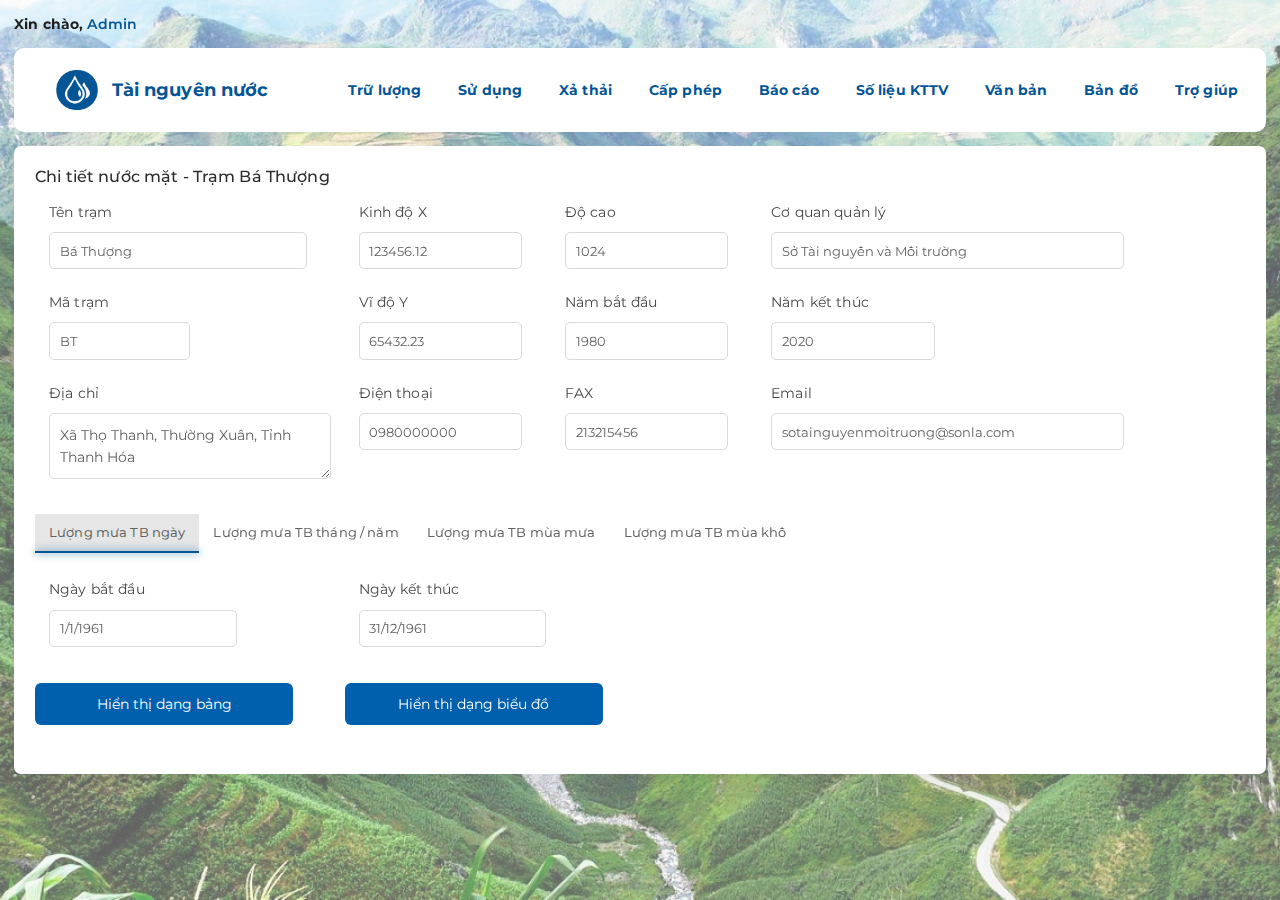
==== commit fa5c52d2: "Remove date, remove icon search" ====
--- a/chi-tiet-nuoc-mat.html
+++ b/chi-tiet-nuoc-mat.html
@@ -51,8 +51,6 @@
         }
         .menu-top {
             background-color: #fff;
-            margin: auto;
-            margin: 0 1.5rem;
             border-radius: 10px;    
         }
     </style>
@@ -73,21 +71,10 @@
                         <div class="dropdown-divider"></div><a class="dropdown-item" href="auth-login.html"><i class="feather icon-power"></i> Logout</a>
                     </div>
                 </li>
-                <li class="nav-item nav-search"><a href="#"><i class="ficon feather icon-search"></i></a>
-                    <div class="search-input">
-                        <div class="search-input-icon"><i class="fa fa-search" aria-hidden="true"></i></div>
-                        <input class="input d-none" type="text" placeholder="Tài nguyên nước" tabindex="-1" data-search="template-list">
-                        <div class="search-input-close"><i class="feather icon-x"></i></div>
-                        <ul class="search-list search-list-main ps"><div class="ps__rail-x" style="left: 0px; bottom: 0px;"><div class="ps__thumb-x" tabindex="0" style="left: 0px; width: 0px;"></div></div><div class="ps__rail-y" style="top: 0px; right: 0px;"><div class="ps__thumb-y" tabindex="0" style="top: 0px; height: 0px;"></div></div></ul>
-                    </div>
-                </li>
             </ul>
-            <div class="">
-                <span>Thứ 2, ngày 1/1/2020</span>
-            </div>
             
         </nav>
-        <nav class="menu-top d-flex navbar navbar-expand-lg navbar-light my-1">
+        <nav class="menu-top d-flex navbar navbar-expand-lg navbar-light my-1 mx-1">
             <a class="logo col-md-3 navbar" href="./index.html">
                 <img src="./images/icon/water-icon.png" alt="water-icon" class="col-md-3 w-25">
                 <h4 class="logo-text pl-0 m-auto col-md-9 float-right font-weight-bold">Tài nguyên nước</h4>
@@ -118,7 +105,7 @@
 
     <main>
         <div class="app-content content">
-            <div class="content-wrapper m-0">
+            <div class="content-wrapper m-0 px-1">
                 <div class="content-body">
                     <!-- Dashboard Analytics Start -->
                     <section id="dashboard-analytics">
